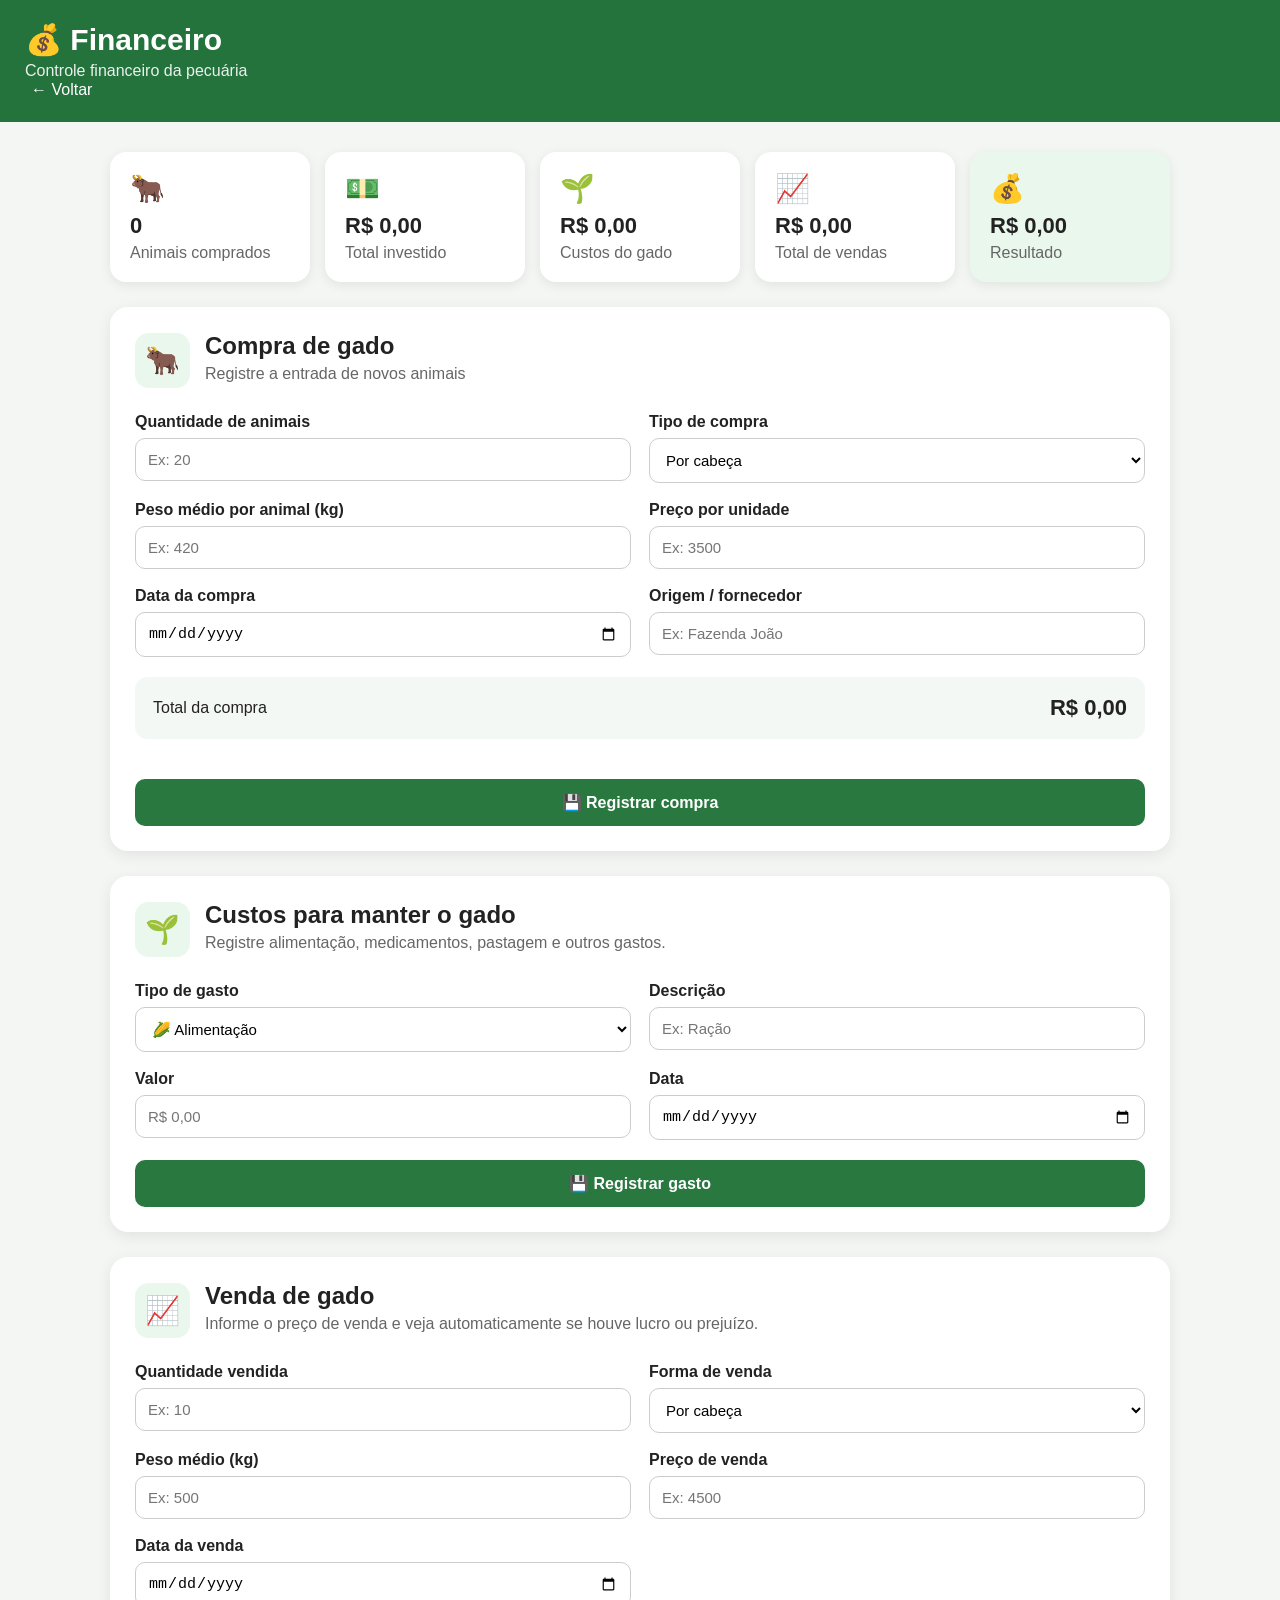
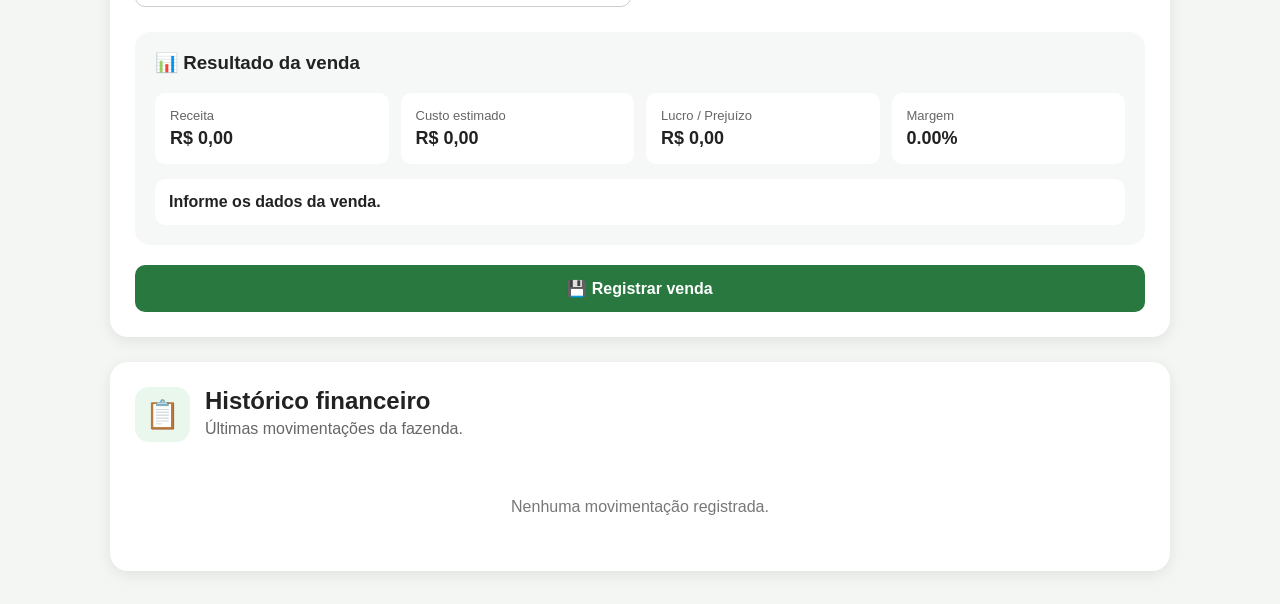
==== financeiro.html @ 0376c6b7 "Add files via upload" ====
<!DOCTYPE html>
<html lang="pt-BR">

<head>
    <meta charset="UTF-8">
    <meta name="viewport" content="width=device-width, initial-scale=1.0">

    <title>Financeiro - AgroNexo</title>

    <link rel="stylesheet" href="style.css">
</head>

<body>

<header class="topo">

    <div>
        <h1>💰 Financeiro</h1>
        <p>Controle financeiro da pecuária</p>
    </div>

    <button class="botao-voltar" onclick="voltarInicio()">
        ← Voltar
    </button>

</header>


<main class="financeiro-container">


    <!-- INDICADORES -->

    <section class="indicadores">

        <div class="indicador">
            <span>🐂</span>
            <strong id="indicadorCompras">0</strong>
            <p>Animais comprados</p>
        </div>

        <div class="indicador">
            <span>💵</span>
            <strong id="indicadorInvestido">
                R$ 0,00
            </strong>
            <p>Total investido</p>
        </div>

        <div class="indicador">
            <span>🌱</span>
            <strong id="indicadorCustos">
                R$ 0,00
            </strong>
            <p>Custos do gado</p>
        </div>

        <div class="indicador">
            <span>📈</span>
            <strong id="indicadorVendas">
                R$ 0,00
            </strong>
            <p>Total de vendas</p>
        </div>

        <div class="indicador destaque">
            <span>💰</span>
            <strong id="indicadorResultado">
                R$ 0,00
            </strong>
            <p>Resultado</p>
        </div>

    </section>


    <!-- ========================= -->
    <!-- COMPRA -->
    <!-- ========================= -->

    <section class="financeiro-card">

        <div class="titulo-secao">
            <div class="titulo-icone">🐂</div>

            <div>
                <h2>Compra de gado</h2>
                <p>Registre a entrada de novos animais</p>
            </div>
        </div>


        <form id="formCompra">

            <div class="form-grid">

                <div class="campo">
                    <label>Quantidade de animais</label>

                    <input
                        type="number"
                        id="compraQuantidade"
                        min="1"
                        placeholder="Ex: 20"
                        required
                    >
                </div>


                <div class="campo">

                    <label>Tipo de compra</label>

                    <select id="compraTipo">

                        <option value="cabeca">
                            Por cabeça
                        </option>

                        <option value="kg">
                            Por kg
                        </option>

                        <option value="arroba">
                            Por arroba (@)
                        </option>

                    </select>

                </div>


                <div class="campo">

                    <label>Peso médio por animal (kg)</label>

                    <input
                        type="number"
                        id="compraPeso"
                        min="0"
                        step="0.01"
                        placeholder="Ex: 420"
                    >

                </div>


                <div class="campo">

                    <label>Preço por unidade</label>

                    <input
                        type="number"
                        id="compraPreco"
                        min="0"
                        step="0.01"
                        placeholder="Ex: 3500"
                        required
                    >

                </div>


                <div class="campo">

                    <label>Data da compra</label>

                    <input
                        type="date"
                        id="compraData"
                        required
                    >

                </div>


                <div class="campo">

                    <label>Origem / fornecedor</label>

                    <input
                        type="text"
                        id="compraOrigem"
                        placeholder="Ex: Fazenda João"
                    >

                </div>

            </div>


            <div class="resultado-previo">

                <span>Total da compra</span>

                <strong id="totalCompraPreview">
                    R$ 0,00
                </strong>

            </div>


            <button class="botao-principal" type="submit">
                💾 Registrar compra
            </button>

        </form>

    </section>



    <!-- ========================= -->
    <!-- CUSTOS -->
    <!-- ========================= -->

    <section class="financeiro-card">

        <div class="titulo-secao">

            <div class="titulo-icone">
                🌱
            </div>

            <div>

                <h2>Custos para manter o gado</h2>

                <p>
                    Registre alimentação, medicamentos,
                    pastagem e outros gastos.
                </p>

            </div>

        </div>


        <form id="formCusto">

            <div class="form-grid">

                <div class="campo">

                    <label>Tipo de gasto</label>

                    <select id="custoTipo">

                        <option value="Alimentação">
                            🌽 Alimentação
                        </option>

                        <option value="Medicamentos">
                            💉 Medicamentos
                        </option>

                        <option value="Pasto">
                            🌱 Pasto
                        </option>

                        <option value="Frete">
                            🚚 Frete
                        </option>

                        <option value="Mão de obra">
                            👨‍🌾 Mão de obra
                        </option>

                        <option value="Veterinário">
                            🩺 Veterinário
                        </option>

                        <option value="Outros">
                            📦 Outros
                        </option>

                    </select>

                </div>


                <div class="campo">

                    <label>Descrição</label>

                    <input
                        type="text"
                        id="custoDescricao"
                        placeholder="Ex: Ração"
                        required
                    >

                </div>


                <div class="campo">

                    <label>Valor</label>

                    <input
                        type="number"
                        id="custoValor"
                        min="0"
                        step="0.01"
                        placeholder="R$ 0,00"
                        required
                    >

                </div>


                <div class="campo">

                    <label>Data</label>

                    <input
                        type="date"
                        id="custoData"
                        required
                    >

                </div>

            </div>


            <button class="botao-principal" type="submit">
                💾 Registrar gasto
            </button>

        </form>

    </section>



    <!-- ========================= -->
    <!-- VENDA -->
    <!-- ========================= -->

    <section class="financeiro-card venda-card">

        <div class="titulo-secao">

            <div class="titulo-icone">
                📈
            </div>

            <div>

                <h2>Venda de gado</h2>

                <p>
                    Informe o preço de venda e veja
                    automaticamente se houve lucro ou prejuízo.
                </p>

            </div>

        </div>


        <form id="formVenda">

            <div class="form-grid">

                <div class="campo">

                    <label>Quantidade vendida</label>

                    <input
                        type="number"
                        id="vendaQuantidade"
                        min="1"
                        placeholder="Ex: 10"
                        required
                    >

                </div>


                <div class="campo">

                    <label>Forma de venda</label>

                    <select id="vendaTipo">

                        <option value="cabeca">
                            Por cabeça
                        </option>

                        <option value="kg">
                            Por kg
                        </option>

                        <option value="arroba">
                            Por arroba (@)
                        </option>

                    </select>

                </div>


                <div class="campo">

                    <label>Peso médio (kg)</label>

                    <input
                        type="number"
                        id="vendaPeso"
                        min="0"
                        step="0.01"
                        placeholder="Ex: 500"
                    >

                </div>


                <div class="campo">

                    <label>Preço de venda</label>

                    <input
                        type="number"
                        id="vendaPreco"
                        min="0"
                        step="0.01"
                        placeholder="Ex: 4500"
                        required
                    >

                </div>


                <div class="campo">

                    <label>Data da venda</label>

                    <input
                        type="date"
                        id="vendaData"
                        required
                    >

                </div>

            </div>


            <!-- SIMULAÇÃO -->

            <div class="simulacao">

                <h3>📊 Resultado da venda</h3>


                <div class="resultado-grid">

                    <div>
                        <span>Receita</span>
                        <strong id="vendaReceita">
                            R$ 0,00
                        </strong>
                    </div>


                    <div>
                        <span>Custo estimado</span>
                        <strong id="vendaCusto">
                            R$ 0,00
                        </strong>
                    </div>


                    <div>
                        <span>Lucro / Prejuízo</span>
                        <strong id="vendaLucro">
                            R$ 0,00
                        </strong>
                    </div>


                    <div>
                        <span>Margem</span>
                        <strong id="vendaMargem">
                            0%
                        </strong>
                    </div>

                </div>


                <div
                    id="mensagemResultado"
                    class="mensagem-resultado"
                >
                    Informe os dados da venda.
                </div>

            </div>


            <button class="botao-principal" type="submit">
                💾 Registrar venda
            </button>

        </form>

    </section>



    <!-- ========================= -->
    <!-- HISTÓRICO -->
    <!-- ========================= -->

    <section class="financeiro-card">

        <div class="titulo-secao">

            <div class="titulo-icone">
                📋
            </div>

            <div>

                <h2>Histórico financeiro</h2>

                <p>
                    Últimas movimentações da fazenda.
                </p>

            </div>

        </div>


        <div id="historicoFinanceiro">

            <div class="historico-vazio">
                Nenhuma movimentação registrada.
            </div>

        </div>

    </section>


</main>


<script src="financeiro.js"></script>

</body>

</html>
---- style.css ----
/* ========================================
   CONFIGURAÇÕES GERAIS
======================================== */

* {
    box-sizing: border-box;
}


body {

    margin: 0;

    font-family:
        Arial,
        Helvetica,
        sans-serif;

    background: #f3f6f3;

    color: #222;

}


/* ========================================
   TOPO
======================================== */

.topo {

    position: relative;

    background: #24733d;

    color: white;

    padding: 22px 80px 22px 25px;

    min-height: 100px;

}


.topo h1 {

    margin: 0;

    font-size: 30px;

}


.topo p {

    margin: 5px 0 0;

    font-size: 16px;

    opacity: 0.9;

}


/* ========================================
   BOTÃO DO MENU
======================================== */

.botao-menu {

    position: absolute;

    right: 20px;

    top: 22px;

    width: 55px;

    height: 55px;

    border: none;

    border-radius: 15px;

    background: rgba(255,255,255,0.18);

    color: white;

    font-size: 30px;

    cursor: pointer;

    display: flex;

    align-items: center;

    justify-content: center;

    z-index: 1000;

}


.botao-menu:hover {

    background: rgba(255,255,255,0.28);

}


.botao-menu:active {

    transform: scale(0.94);

}


/* ========================================
   MENU - FUNDO
======================================== */

.fundo-menu {

    position: fixed;

    top: 0;
    left: 0;
    right: 0;
    bottom: 0;

    background: rgba(0,0,0,0.45);

    z-index: 998;

    opacity: 0;

    visibility: hidden;

    transition:
        opacity 0.3s ease,
        visibility 0.3s ease;

}


.fundo-menu.aberto {

    opacity: 1;

    visibility: visible;

}


/* ========================================
   MENU LATERAL
======================================== */

.menu-lateral {

    position: fixed;

    top: 0;

    right: 0;

    width: 310px;

    max-width: 85vw;

    height: 100vh;

    background: white;

    z-index: 999;

    transform: translateX(100%);

    transition:
        transform 0.3s ease;

    box-shadow:
        -8px 0 30px rgba(0,0,0,0.20);

    display: flex;

    flex-direction: column;

}


.menu-lateral.aberto {

    transform: translateX(0);

}


/* ========================================
   CABEÇALHO DO MENU
======================================== */

.menu-cabecalho {

    background: #24733d;

    color: white;

    padding: 25px 20px;

    display: flex;

    align-items: center;

    justify-content: space-between;

}


.menu-cabecalho h2 {

    margin: 0;

    font-size: 25px;

}


.menu-cabecalho p {

    margin: 5px 0 0;

    font-size: 15px;

}


.fechar-menu {

    width: 45px;

    height: 45px;

    border: none;

    background: transparent;

    color: white;

    font-size: 38px;

    cursor: pointer;

    line-height: 1;

}


/* ========================================
   OPÇÕES DO MENU
======================================== */

.opcoes-menu {

    padding: 15px;

    display: flex;

    flex-direction: column;

    gap: 5px;

    overflow-y: auto;

}


.opcoes-menu button {

    width: 100%;

    border: none;

    background: transparent;

    padding: 15px;

    border-radius: 12px;

    font-size: 17px;

    text-align: left;

    cursor: pointer;

    display: flex;

    align-items: center;

    gap: 15px;

    color: #222;

}


.opcoes-menu button:hover {

    background: #eef7f0;

}


.opcoes-menu button:active {

    background: #dceee0;

    transform: scale(0.98);

}


.opcoes-menu button span {

    flex: 1;

}


/* ========================================
   RODAPÉ DO MENU
======================================== */

.menu-rodape {

    margin-top: auto;

    padding: 15px;

    border-top: 1px solid #ddd;

}


.menu-rodape button {

    width: 100%;

    border: none;

    background: transparent;

    padding: 15px;

    border-radius: 12px;

    font-size: 17px;

    text-align: left;

    cursor: pointer;

    display: flex;

    align-items: center;

    gap: 15px;

}


.menu-rodape button:hover {

    background: #f5eeee;

}


/* ========================================
   CONTEÚDO
======================================== */

.dashboard {

    width: 100%;

    max-width: 1100px;

    margin: auto;

    padding: 25px 20px 40px;

}


/* ========================================
   FOTO
======================================== */

.foto-capa {

    position: relative;

    width: 100%;

    height: 280px;

    border-radius: 20px;

    overflow: hidden;

    background: #2f7544;

    box-shadow:
        0 5px 20px rgba(0,0,0,0.10);

}


.foto-capa img {

    width: 100%;

    height: 100%;

    object-fit: cover;

}


.foto-capa::after {

    content: "";

    position: absolute;

    inset: 0;

    background:
        linear-gradient(
            transparent,
            rgba(0,0,0,0.65)
        );

}


.foto-texto {

    position: absolute;

    left: 25px;

    bottom: 25px;

    color: white;

    z-index: 2;

}


.foto-texto h2 {

    margin: 0 0 5px;

    font-size: 32px;

}


.foto-texto p {

    margin: 0;

    font-size: 16px;

}


/* ========================================
   RESUMO
======================================== */

.resumo {

    display: grid;

    grid-template-columns:
        repeat(3, 1fr);

    gap: 18px;

    margin-top: 25px;

}


.card-resumo {

    background: white;

    border-radius: 18px;

    padding: 25px 15px;

    text-align: center;

    box-shadow:
        0 4px 15px rgba(0,0,0,0.08);

}


.card-resumo .icone {

    font-size: 35px;

    margin-bottom: 8px;

}


.card-resumo h2 {

    margin: 0;

    font-size: 32px;

    color: #24733d;

}


.card-resumo p {

    margin: 5px 0 0;

    color: #666;

    font-size: 16px;

}


/* ========================================
   EXPLICAÇÃO
======================================== */

.explicacao {

    background: white;

    margin-top: 25px;

    padding: 25px;

    border-radius: 18px;

    box-shadow:
        0 4px 15px rgba(0,0,0,0.06);

}


.explicacao h2 {

    margin-top: 0;

    color: #24733d;

}


.explicacao p {

    color: #555;

    line-height: 1.6;

}


/* ========================================
   RODAPÉ
======================================== */

footer {

    text-align: center;

    padding: 25px 15px;

    color: #777;

    font-size: 14px;

}


/* ========================================
   CELULAR
======================================== */

@media (max-width: 700px) {

    .topo {

        padding-left: 20px;

    }


    .topo h1 {

        font-size: 25px;

    }


    .dashboard {

        padding:
            15px
            12px
            30px;

    }


    .foto-capa {

        height: 220px;

    }


    .foto-texto h2 {

        font-size: 26px;

    }


    .resumo {

        grid-template-columns: 1fr;

        gap: 12px;

    }


    .card-resumo {

        padding: 20px;

    }


    .menu-lateral {

        width: 290px;

    }

}/* ========================================
   CARDS DOS ANIMAIS
======================================== */

#listaAnimais {

    display: flex;

    flex-direction: column;

    gap: 15px;

    margin-top: 20px;

}


.card-animal {

    background: white;

    padding: 20px;

    border-radius: 18px;

    box-shadow:
        0 4px 15px rgba(0,0,0,0.08);

}


.card-animal h2 {

    margin-top: 0;

    color: #24733d;

}


.card-animal p {

    margin: 8px 0;

    color: #555;

}


.acoes-animal {

    display: flex;

    gap: 10px;

    margin-top: 20px;

}


.acoes-animal button {

    border: none;

    padding: 10px 15px;

    border-radius: 10px;

    cursor: pointer;

    font-size: 15px;

}


.botao-principal {

    width: 100%;

    margin-top: 20px;

    padding: 16px;

    border: none;

    border-radius: 12px;

    background: #24733d;

    color: white;

    font-size: 17px;

    cursor: pointer;

}/* =================================
   FINANCEIRO AGRO NEXO
================================= */

.financeiro-container {

    max-width: 1100px;

    margin: 30px auto;

    padding: 0 20px;

}


/* INDICADORES */

.indicadores {

    display: grid;

    grid-template-columns:
        repeat(5, 1fr);

    gap: 15px;

    margin-bottom: 25px;

}


.indicador {

    background: white;

    padding: 20px;

    border-radius: 16px;

    box-shadow:
        0 3px 12px rgba(0,0,0,0.08);

}


.indicador span {

    font-size: 28px;

}


.indicador strong {

    display: block;

    font-size: 22px;

    margin-top: 8px;

}


.indicador p {

    margin: 5px 0 0;

    color: #666;

}


.indicador.destaque {

    background: #e9f7ed;

}


/* CARDS */

.financeiro-card {

    background: white;

    border-radius: 18px;

    padding: 25px;

    margin-bottom: 25px;

    box-shadow:
        0 4px 15px rgba(0,0,0,0.08);

}


.titulo-secao {

    display: flex;

    align-items: center;

    gap: 15px;

    margin-bottom: 25px;

}


.titulo-icone {

    width: 55px;

    height: 55px;

    border-radius: 14px;

    display: flex;

    align-items: center;

    justify-content: center;

    font-size: 28px;

    background: #e9f7ed;

}


.titulo-secao h2 {

    margin: 0;

}


.titulo-secao p {

    margin: 5px 0;

    color: #666;

}


/* FORMULÁRIO */

.form-grid {

    display: grid;

    grid-template-columns:
        repeat(2, 1fr);

    gap: 18px;

}


.campo {

    display: flex;

    flex-direction: column;

    gap: 7px;

}


.campo label {

    font-weight: bold;

}


.campo input,
.campo select {

    padding: 12px;

    border: 1px solid #ccc;

    border-radius: 10px;

    font-size: 15px;

    background: white;

}


.campo input:focus,
.campo select:focus {

    outline: none;

    border-color: #26743d;

}


/* TOTAL */

.resultado-previo {

    display: flex;

    justify-content: space-between;

    align-items: center;

    margin: 20px 0;

    padding: 18px;

    background: #f4f8f5;

    border-radius: 12px;

}


.resultado-previo strong {

    font-size: 22px;

}


/* BOTÃO */

.botao-principal {

    width: 100%;

    border: none;

    padding: 14px;

    border-radius: 10px;

    background: #287840;

    color: white;

    font-size: 16px;

    font-weight: bold;

    cursor: pointer;

}


.botao-principal:hover {

    background: #1e6032;

}


/* SIMULAÇÃO */

.simulacao {

    margin-top: 25px;

    padding: 20px;

    border-radius: 15px;

    background: #f5f8f6;

}


.simulacao h3 {

    margin-top: 0;

}


.resultado-grid {

    display: grid;

    grid-template-columns:
        repeat(4, 1fr);

    gap: 12px;

}


.resultado-grid div {

    background: white;

    padding: 15px;

    border-radius: 10px;

}


.resultado-grid span {

    display: block;

    color: #666;

    font-size: 13px;

}


.resultado-grid strong {

    display: block;

    font-size: 18px;

    margin-top: 5px;

}


.mensagem-resultado {

    margin-top: 15px;

    padding: 14px;

    border-radius: 10px;

    background: white;

    font-weight: bold;

}


/* HISTÓRICO */

.movimento {

    display: flex;

    align-items: center;

    gap: 15px;

    padding: 15px;

    border-bottom: 1px solid #eee;

}


.movimento:last-child {

    border-bottom: none;

}


.movimento-icone {

    font-size: 25px;

}


.movimento-info {

    flex: 1;

}


.movimento-info strong {

    display: block;

}


.movimento-info small {

    color: #777;

}


.historico-vazio {

    text-align: center;

    padding: 30px;

    color: #777;

}


/* VOLTAR */

.botao-voltar {

    border: none;

    background: transparent;

    color: white;

    font-size: 16px;

    cursor: pointer;

}


/* CELULAR */

@media (max-width: 800px) {

    .indicadores {

        grid-template-columns:
            repeat(2, 1fr);

    }


    .form-grid {

        grid-template-columns: 1fr;

    }


    .resultado-grid {

        grid-template-columns:
            repeat(2, 1fr);

    }

}


@media (max-width: 500px) {

    .indicadores {

        grid-template-columns: 1fr;

    }


    .resultado-grid {

        grid-template-columns: 1fr;

    }

}/* =====================================================
   BOTÕES DOS RELATÓRIOS
   ===================================================== */

.botoes-relatorios {
    display: grid;

    grid-template-columns:
        repeat(5, 1fr);

    gap: 15px;

    margin-top: 25px;
}


/* CARD */

.card-relatorio {
    position: relative;

    min-height: 105px;

    border: 1px solid #dbe8de;

    border-radius: 16px;

    padding: 16px 14px;

    display: flex;

    align-items: center;

    gap: 12px;

    text-align: left;

    cursor: pointer;

    transition:
        transform 0.2s ease,
        box-shadow 0.2s ease,
        border-color 0.2s ease;

    overflow: hidden;
}


/* HOVER */

.card-relatorio:hover {
    transform: translateY(-4px);

    box-shadow:
        0 8px 22px rgba(0,0,0,0.12);

    border-color: #24733d;
}


/* CLIQUE */

.card-relatorio:active {
    transform: scale(0.97);
}


/* ÍCONE */

.icone-relatorio {
    width: 52px;

    height: 52px;

    min-width: 52px;

    border-radius: 50%;

    background: white;

    display: flex;

    align-items: center;

    justify-content: center;

    font-size: 27px;

    box-shadow:
        0 2px 8px rgba(0,0,0,0.08);
}


/* TEXTO */

.texto-relatorio {
    display: flex;

    flex-direction: column;

    gap: 5px;

    flex: 1;
}


.texto-relatorio strong {
    font-size: 17px;

    color: #173522;
}


.texto-relatorio small {
    font-size: 13px;

    color: #365844;

    line-height: 1.3;
}


/* SETA */

.seta-relatorio {
    font-size: 32px;

    line-height: 1;

    color: #24733d;

    margin-left: auto;

    transition:
        transform 0.2s ease;
}


.card-relatorio:hover .seta-relatorio {
    transform: translateX(4px);
}


/* =====================================================
   CORES DOS CARDS
   ===================================================== */

.card-relatorio.rebanho {
    background:
        linear-gradient(
            135deg,
            #16854a,
            #24733d
        );

    border-color: #16854a;
}

.card-relatorio.rebanho
.texto-relatorio strong,

.card-relatorio.rebanho
.texto-relatorio small,

.card-relatorio.rebanho
.seta-relatorio {
    color: white;
}


.card-relatorio.pastos {
    background:
        linear-gradient(
            135deg,
            #e5f4df,
            #d7edcf
        );
}


.card-relatorio.manejos {
    background:
        linear-gradient(
            135deg,
            #e5f4df,
            #d7edcf
        );
}


.card-relatorio.financeiro {
    background:
        linear-gradient(
            135deg,
            #fff0bd,
            #ffe3a0
        );

    border-color: #efd17c;
}


.card-relatorio.pdf {
    background:
        linear-gradient(
            135deg,
            #dbeaf9,
            #c8def3
        );

    border-color: #a9c9e8;
}


/* =====================================================
   RESPONSIVO
   ===================================================== */

@media (max-width: 1000px) {

    .botoes-relatorios {
        grid-template-columns:
            repeat(2, 1fr);
    }

}


@media (max-width: 600px) {

    .botoes-relatorios {
        grid-template-columns: 1fr;
    }


    .card-relatorio {
        min-height: 90px;
    }


    .icone-relatorio {
        width: 48px;

        height: 48px;

        min-width: 48px;
    }

}
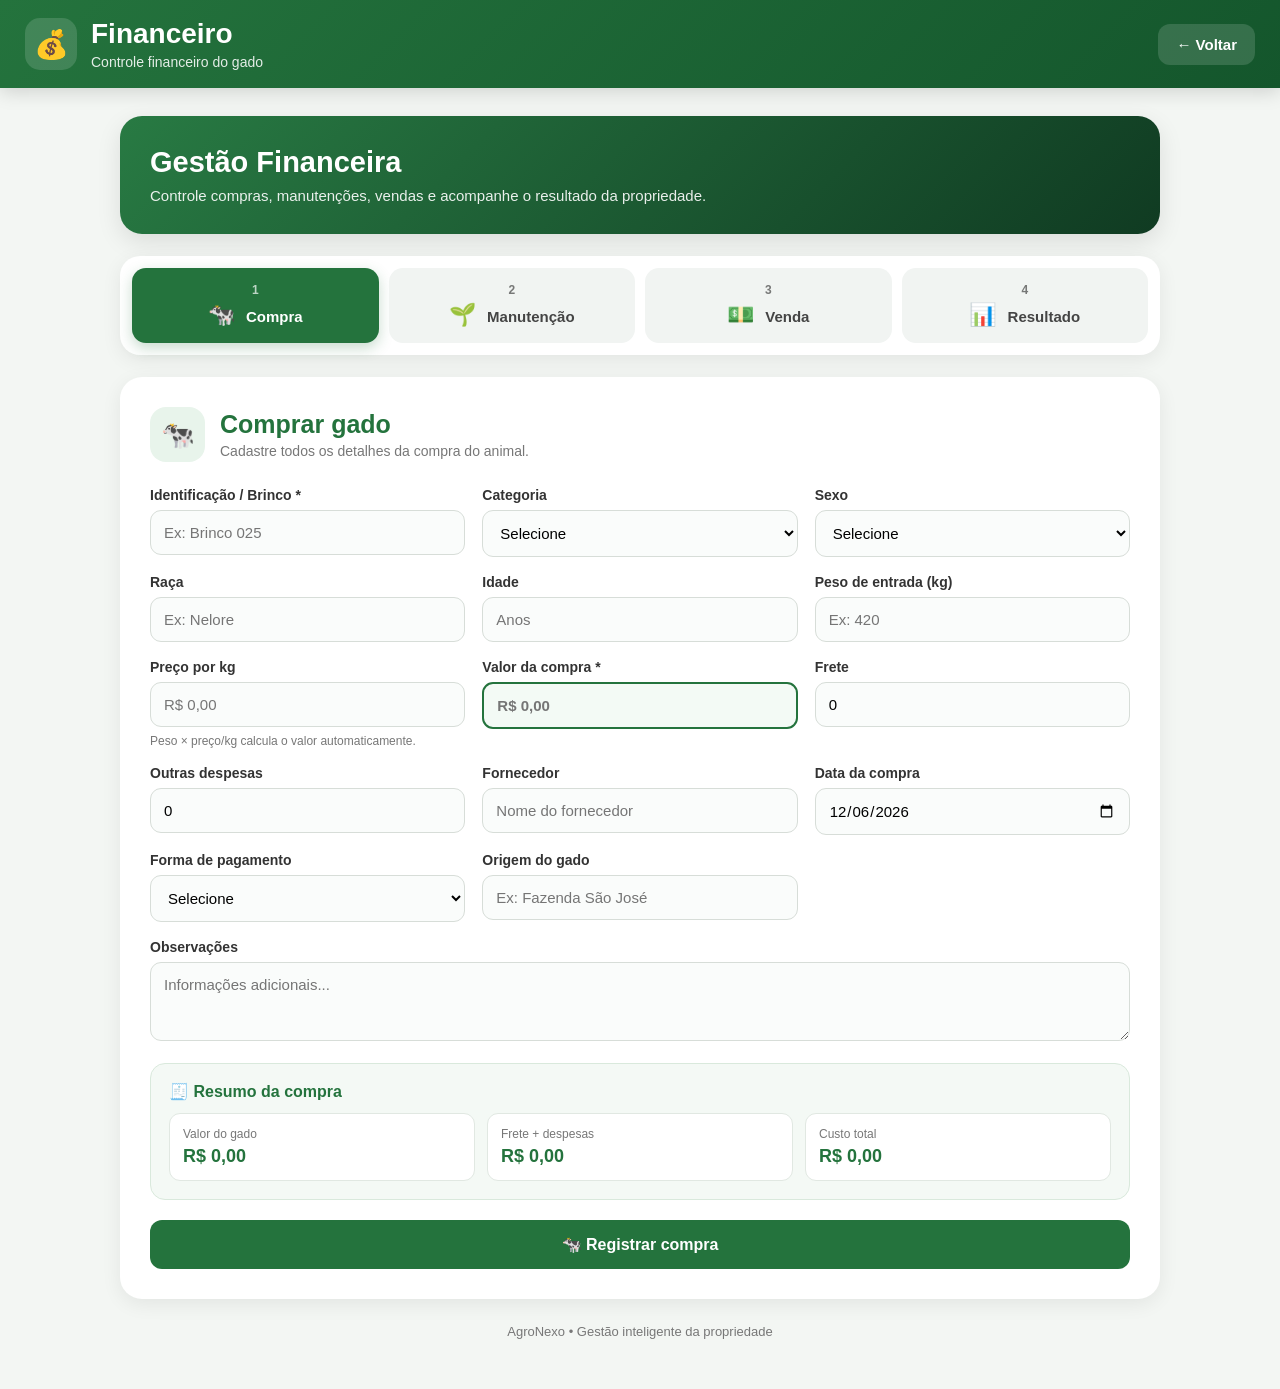
==== commit 8ab4d73d: "Add files via upload" ====
--- a/financeiro.html
+++ b/financeiro.html
@@ -2,555 +2,3923 @@
 <html lang="pt-BR">
 
 <head>
+
     <meta charset="UTF-8">
-    <meta name="viewport" content="width=device-width, initial-scale=1.0">
-
-    <title>Financeiro - AgroNexo</title>
-
-    <link rel="stylesheet" href="style.css">
+
+    <meta
+        name="viewport"
+        content="width=device-width, initial-scale=1.0"
+    >
+
+    <title>Financeiro | AgroNexo</title>
+
+    <style>
+
+        * {
+            box-sizing: border-box;
+        }
+
+        body {
+            margin: 0;
+            font-family: Arial, Helvetica, sans-serif;
+            background: #f3f6f3;
+            color: #222;
+        }
+
+        button,
+        input,
+        select,
+        textarea {
+            font-family: inherit;
+        }
+
+
+        /* =====================================================
+           TOPO
+        ===================================================== */
+
+        .financeiro-topo {
+
+            background: linear-gradient(
+                135deg,
+                #24733d,
+                #14562c
+            );
+
+            color: white;
+
+            padding: 18px 25px;
+
+            display: flex;
+
+            align-items: center;
+
+            justify-content: space-between;
+
+            box-shadow:
+                0 4px 18px rgba(0,0,0,0.15);
+
+        }
+
+
+        .financeiro-topo-esquerda {
+
+            display: flex;
+
+            align-items: center;
+
+            gap: 14px;
+
+        }
+
+
+        .financeiro-logo {
+
+            width: 52px;
+
+            height: 52px;
+
+            border-radius: 15px;
+
+            background:
+                rgba(255,255,255,0.14);
+
+            display: flex;
+
+            align-items: center;
+
+            justify-content: center;
+
+            font-size: 28px;
+
+        }
+
+
+        .financeiro-topo h1 {
+
+            margin: 0;
+
+            font-size: 28px;
+
+        }
+
+
+        .financeiro-topo p {
+
+            margin: 4px 0 0;
+
+            opacity: 0.88;
+
+            font-size: 14px;
+
+        }
+
+
+        .botao-voltar-financeiro {
+
+            border: none;
+
+            background:
+                rgba(255,255,255,0.14);
+
+            color: white;
+
+            padding: 12px 18px;
+
+            border-radius: 12px;
+
+            font-size: 15px;
+
+            font-weight: bold;
+
+            cursor: pointer;
+
+            transition: 0.2s;
+
+        }
+
+
+        .botao-voltar-financeiro:hover {
+
+            background:
+                rgba(255,255,255,0.25);
+
+            transform: translateY(-1px);
+
+        }
+
+
+        /* =====================================================
+           CONTAINER
+        ===================================================== */
+
+        .financeiro-main {
+
+            width: 100%;
+
+            max-width: 1080px;
+
+            margin: auto;
+
+            padding: 28px 20px 50px;
+
+        }
+
+
+        /* =====================================================
+           CAPA
+        ===================================================== */
+
+        .financeiro-capa {
+
+            background:
+                linear-gradient(
+                    135deg,
+                    #287a43,
+                    #103b22
+                );
+
+            color: white;
+
+            border-radius: 22px;
+
+            padding: 30px;
+
+            margin-bottom: 22px;
+
+            box-shadow:
+                0 8px 25px rgba(0,0,0,0.10);
+
+        }
+
+
+        .financeiro-capa h2 {
+
+            margin: 0 0 8px;
+
+            font-size: 29px;
+
+        }
+
+
+        .financeiro-capa p {
+
+            margin: 0;
+
+            opacity: 0.9;
+
+            font-size: 15px;
+
+        }
+
+
+        /* =====================================================
+           ETAPAS
+        ===================================================== */
+
+        .financeiro-etapas {
+
+            background: white;
+
+            border-radius: 20px;
+
+            padding: 12px;
+
+            display: grid;
+
+            grid-template-columns:
+                repeat(4, 1fr);
+
+            gap: 10px;
+
+            box-shadow:
+                0 5px 20px rgba(0,0,0,0.07);
+
+            margin-bottom: 22px;
+
+        }
+
+
+        .etapa-financeira {
+
+            border: none;
+
+            background: #f1f4f2;
+
+            border-radius: 14px;
+
+            padding: 15px 10px;
+
+            cursor: pointer;
+
+            transition: 0.2s;
+
+            color: #444;
+
+        }
+
+
+        .etapa-financeira:hover {
+
+            background: #e5eee7;
+
+            transform: translateY(-1px);
+
+        }
+
+
+        .etapa-financeira.ativa {
+
+            background: #24733d;
+
+            color: white;
+
+            box-shadow:
+                0 5px 14px rgba(36,115,61,0.25);
+
+        }
+
+
+        .etapa-numero {
+
+            display: block;
+
+            font-size: 12px;
+
+            font-weight: bold;
+
+            opacity: 0.7;
+
+            margin-bottom: 5px;
+
+        }
+
+
+        .etapa-icone {
+
+            font-size: 22px;
+
+            margin-right: 5px;
+
+        }
+
+
+        .etapa-nome {
+
+            font-size: 15px;
+
+            font-weight: bold;
+
+        }
+
+
+        /* =====================================================
+           CONTEÚDO
+        ===================================================== */
+
+        .financeiro-conteudo {
+
+            background: white;
+
+            border-radius: 22px;
+
+            padding: 30px;
+
+            box-shadow:
+                0 5px 20px rgba(0,0,0,0.07);
+
+        }
+
+
+        .secao-financeira {
+
+            display: none;
+
+        }
+
+
+        .secao-financeira.ativa {
+
+            display: block;
+
+        }
+
+
+        /* =====================================================
+           TÍTULO
+        ===================================================== */
+
+        .titulo-financeiro {
+
+            display: flex;
+
+            align-items: center;
+
+            gap: 15px;
+
+            margin-bottom: 25px;
+
+        }
+
+
+        .titulo-financeiro-icone {
+
+            width: 55px;
+
+            height: 55px;
+
+            border-radius: 16px;
+
+            background: #e8f4eb;
+
+            display: flex;
+
+            align-items: center;
+
+            justify-content: center;
+
+            font-size: 27px;
+
+            flex-shrink: 0;
+
+        }
+
+
+        .titulo-financeiro h2 {
+
+            margin: 0;
+
+            color: #24733d;
+
+            font-size: 25px;
+
+        }
+
+
+        .titulo-financeiro p {
+
+            margin: 4px 0 0;
+
+            color: #777;
+
+            font-size: 14px;
+
+        }
+
+
+        /* =====================================================
+           FORMULÁRIO
+        ===================================================== */
+
+        .financeiro-form-grid {
+
+            display: grid;
+
+            grid-template-columns:
+                repeat(3, 1fr);
+
+            gap: 17px;
+
+        }
+
+
+        .financeiro-campo {
+
+            display: flex;
+
+            flex-direction: column;
+
+            gap: 7px;
+
+        }
+
+
+        .financeiro-campo label {
+
+            font-weight: bold;
+
+            font-size: 14px;
+
+            color: #333;
+
+        }
+
+
+        .financeiro-campo input,
+        .financeiro-campo select,
+        .financeiro-campo textarea {
+
+            width: 100%;
+
+            padding: 13px;
+
+            border: 1px solid #d7ddd8;
+
+            border-radius: 11px;
+
+            background: #fafcfb;
+
+            font-size: 15px;
+
+            transition: 0.2s;
+
+        }
+
+
+        .financeiro-campo textarea {
+
+            resize: vertical;
+
+        }
+
+
+        .financeiro-campo input:focus,
+        .financeiro-campo select:focus,
+        .financeiro-campo textarea:focus {
+
+            outline: none;
+
+            border-color: #24733d;
+
+            background: white;
+
+            box-shadow:
+                0 0 0 3px
+                rgba(36,115,61,0.08);
+
+        }
+
+
+        .financeiro-campo small {
+
+            color: #777;
+
+            font-size: 12px;
+
+        }
+
+
+        .campo-completo {
+
+            grid-column: 1 / -1;
+
+        }
+
+
+        .destaque-campo input {
+
+            border: 2px solid #24733d;
+
+            background: #f3faf5;
+
+            font-weight: bold;
+
+        }
+
+
+        .botao-financeiro {
+
+            width: 100%;
+
+            border: none;
+
+            padding: 15px;
+
+            margin-top: 20px;
+
+            border-radius: 12px;
+
+            background: #24733d;
+
+            color: white;
+
+            font-size: 16px;
+
+            font-weight: bold;
+
+            cursor: pointer;
+
+            transition: 0.2s;
+
+        }
+
+
+        .botao-financeiro:hover {
+
+            background: #1d6133;
+
+            transform: translateY(-1px);
+
+        }
+
+
+        /* =====================================================
+           RESUMO DA OPERAÇÃO
+        ===================================================== */
+
+        .resumo-operacao {
+
+            margin-top: 22px;
+
+            padding: 18px;
+
+            border-radius: 15px;
+
+            background: #f4f9f5;
+
+            border: 1px solid #d9e9dc;
+
+        }
+
+
+        .resumo-operacao-titulo {
+
+            display: flex;
+
+            align-items: center;
+
+            gap: 8px;
+
+            margin-bottom: 12px;
+
+            color: #24733d;
+
+            font-weight: bold;
+
+        }
+
+
+        .resumo-operacao-grid {
+
+            display: grid;
+
+            grid-template-columns:
+                repeat(3, 1fr);
+
+            gap: 12px;
+
+        }
+
+
+        .resumo-operacao-item {
+
+            background: white;
+
+            border-radius: 11px;
+
+            padding: 13px;
+
+            border: 1px solid #e1e8e2;
+
+        }
+
+
+        .resumo-operacao-item span {
+
+            display: block;
+
+            font-size: 12px;
+
+            color: #777;
+
+            margin-bottom: 5px;
+
+        }
+
+
+        .resumo-operacao-item strong {
+
+            color: #24733d;
+
+            font-size: 18px;
+
+        }
+
+
+        /* =====================================================
+           RESULTADO
+        ===================================================== */
+
+        .resultado-principal {
+
+            background:
+                linear-gradient(
+                    135deg,
+                    #f0f8f2,
+                    #e5f1e8
+                );
+
+            border-radius: 20px;
+
+            padding: 30px;
+
+            text-align: center;
+
+            border: 1px solid #d8e8dc;
+
+            margin-bottom: 20px;
+
+        }
+
+
+        .resultado-icone {
+
+            font-size: 48px;
+
+            margin-bottom: 8px;
+
+        }
+
+
+        .resultado-principal h3 {
+
+            margin: 0 0 7px;
+
+            font-size: 24px;
+
+            color: #24733d;
+
+        }
+
+
+        .resultado-valor {
+
+            font-size: 38px;
+
+            font-weight: bold;
+
+            color: #24733d;
+
+            margin: 10px 0;
+
+        }
+
+
+        .resultado-descricao {
+
+            color: #666;
+
+            margin: 0;
+
+        }
+
+
+        .resultado-cards {
+
+            display: grid;
+
+            grid-template-columns:
+                repeat(4, 1fr);
+
+            gap: 12px;
+
+            margin-bottom: 20px;
+
+        }
+
+
+        .resultado-card {
+
+            background: #f8faf8;
+
+            border: 1px solid #e1e8e2;
+
+            border-radius: 15px;
+
+            padding: 18px;
+
+            text-align: center;
+
+        }
+
+
+        .resultado-card span {
+
+            display: block;
+
+            color: #777;
+
+            font-size: 12px;
+
+            margin-bottom: 7px;
+
+        }
+
+
+        .resultado-card strong {
+
+            font-size: 19px;
+
+            color: #24733d;
+
+        }
+
+
+        /* =====================================================
+           AÇÕES DO RESULTADO
+        ===================================================== */
+
+        .resultado-acoes {
+
+            display: grid;
+
+            grid-template-columns:
+                repeat(2, 1fr);
+
+            gap: 12px;
+
+            margin-bottom: 20px;
+
+        }
+
+
+        .botao-exportar {
+
+            border: none;
+
+            border-radius: 12px;
+
+            padding: 14px;
+
+            background: #edf4ef;
+
+            color: #24733d;
+
+            font-weight: bold;
+
+            cursor: pointer;
+
+            transition: 0.2s;
+
+        }
+
+
+        .botao-exportar:hover {
+
+            background: #dcebe0;
+
+            transform: translateY(-1px);
+
+        }
+
+
+        /* =====================================================
+           MOVIMENTAÇÕES
+        ===================================================== */
+
+        .movimentacoes {
+
+            border-top: 1px solid #e4e9e5;
+
+            padding-top: 20px;
+
+        }
+
+
+        .movimentacoes h3 {
+
+            color: #24733d;
+
+            margin: 0 0 15px;
+
+        }
+
+
+        .movimento-item {
+
+            display: flex;
+
+            align-items: center;
+
+            justify-content: space-between;
+
+            gap: 12px;
+
+            padding: 14px;
+
+            border: 1px solid #e2e8e3;
+
+            border-radius: 12px;
+
+            margin-bottom: 9px;
+
+            background: #fafcfb;
+
+        }
+
+
+        .movimento-info strong {
+
+            display: block;
+
+            margin-bottom: 4px;
+
+        }
+
+
+        .movimento-info span {
+
+            font-size: 12px;
+
+            color: #777;
+
+        }
+
+
+        .movimento-valor {
+
+            font-weight: bold;
+
+            white-space: nowrap;
+
+        }
+
+
+        .movimento-compra {
+
+            color: #c0392b;
+
+        }
+
+
+        .movimento-venda {
+
+            color: #24733d;
+
+        }
+
+
+        .movimento-manutencao {
+
+            color: #d68910;
+
+        }
+
+
+        .botao-excluir {
+
+            border: none;
+
+            background: #fff0ef;
+
+            color: #c0392b;
+
+            border-radius: 8px;
+
+            padding: 7px 9px;
+
+            cursor: pointer;
+
+        }
+
+
+        /* =====================================================
+           VAZIO
+        ===================================================== */
+
+        .financeiro-vazio {
+
+            text-align: center;
+
+            padding: 35px 20px;
+
+            background: #f7faf8;
+
+            border-radius: 18px;
+
+            border: 1px dashed #cfdcd2;
+
+            color: #777;
+
+        }
+
+
+        .financeiro-vazio-icone {
+
+            font-size: 45px;
+
+            margin-bottom: 10px;
+
+        }
+
+
+        .financeiro-vazio h3 {
+
+            margin: 0 0 7px;
+
+            color: #333;
+
+        }
+
+
+        .financeiro-vazio p {
+
+            margin: 0;
+
+        }
+
+
+        /* =====================================================
+           RODAPÉ
+        ===================================================== */
+
+        .financeiro-footer {
+
+            text-align: center;
+
+            color: #777;
+
+            font-size: 13px;
+
+            margin-top: 25px;
+
+        }
+
+
+        /* =====================================================
+           IMPRESSÃO / PDF
+        ===================================================== */
+
+        @media print {
+
+            body {
+
+                background: white;
+
+            }
+
+            .financeiro-topo {
+
+                background: #24733d !important;
+
+                box-shadow: none;
+
+            }
+
+            .botao-voltar-financeiro,
+            .financeiro-etapas,
+            .resultado-acoes,
+            .botao-excluir {
+
+                display: none !important;
+
+            }
+
+            .financeiro-main {
+
+                max-width: none;
+
+                padding: 10px;
+
+            }
+
+            .financeiro-capa {
+
+                box-shadow: none;
+
+            }
+
+            .financeiro-conteudo {
+
+                box-shadow: none;
+
+            }
+
+        }
+
+
+        /* =====================================================
+           CELULAR
+        ===================================================== */
+
+        @media (max-width: 850px) {
+
+            .financeiro-form-grid {
+
+                grid-template-columns:
+                    repeat(2, 1fr);
+
+            }
+
+            .resultado-cards {
+
+                grid-template-columns:
+                    repeat(2, 1fr);
+
+            }
+
+        }
+
+
+        @media (max-width: 650px) {
+
+            .financeiro-topo {
+
+                padding: 14px;
+
+            }
+
+            .financeiro-topo h1 {
+
+                font-size: 22px;
+
+            }
+
+            .financeiro-logo {
+
+                width: 44px;
+
+                height: 44px;
+
+            }
+
+            .botao-voltar-financeiro {
+
+                padding: 9px 11px;
+
+                font-size: 13px;
+
+            }
+
+            .financeiro-main {
+
+                padding: 15px 10px 35px;
+
+            }
+
+            .financeiro-capa {
+
+                padding: 23px;
+
+                border-radius: 18px;
+
+            }
+
+            .financeiro-capa h2 {
+
+                font-size: 24px;
+
+            }
+
+            .financeiro-etapas {
+
+                grid-template-columns:
+                    repeat(2, 1fr);
+
+            }
+
+            .financeiro-conteudo {
+
+                padding: 20px;
+
+            }
+
+            .financeiro-form-grid {
+
+                grid-template-columns: 1fr;
+
+            }
+
+            .campo-completo {
+
+                grid-column: auto;
+
+            }
+
+            .resumo-operacao-grid {
+
+                grid-template-columns: 1fr;
+
+            }
+
+            .resultado-cards {
+
+                grid-template-columns: 1fr;
+
+            }
+
+            .resultado-acoes {
+
+                grid-template-columns: 1fr;
+
+            }
+
+            .movimento-item {
+
+                align-items: flex-start;
+
+                flex-direction: column;
+
+            }
+
+        }
+
+    </style>
+
 </head>
 
+
 <body>
 
-<header class="topo">
-
-    <div>
-        <h1>💰 Financeiro</h1>
-        <p>Controle financeiro da pecuária</p>
+
+<header class="financeiro-topo">
+
+    <div class="financeiro-topo-esquerda">
+
+        <div class="financeiro-logo">
+            💰
+        </div>
+
+        <div>
+
+            <h1>
+                Financeiro
+            </h1>
+
+            <p>
+                Controle financeiro do gado
+            </p>
+
+        </div>
+
     </div>
 
-    <button class="botao-voltar" onclick="voltarInicio()">
+
+    <button
+        type="button"
+        class="botao-voltar-financeiro"
+        onclick="voltarInicioFinanceiro()"
+    >
         ← Voltar
     </button>
 
 </header>
 
 
-<main class="financeiro-container">
-
-
-    <!-- INDICADORES -->
-
-    <section class="indicadores">
-
-        <div class="indicador">
-            <span>🐂</span>
-            <strong id="indicadorCompras">0</strong>
-            <p>Animais comprados</p>
+<main class="financeiro-main">
+
+
+    <section class="financeiro-capa">
+
+        <h2>
+            Gestão Financeira
+        </h2>
+
+        <p>
+            Controle compras, manutenções, vendas e acompanhe o resultado da propriedade.
+        </p>
+
+    </section>
+
+
+    <!-- =====================================================
+         ETAPAS
+    ====================================================== -->
+
+    <nav class="financeiro-etapas">
+
+
+        <button
+            type="button"
+            id="btnCompra"
+            class="etapa-financeira ativa"
+            onclick="mostrarEtapaFinanceira('compra')"
+        >
+
+            <span class="etapa-numero">
+                1
+            </span>
+
+            <span class="etapa-icone">
+                🐄
+            </span>
+
+            <span class="etapa-nome">
+                Compra
+            </span>
+
+        </button>
+
+
+        <button
+            type="button"
+            id="btnManutencao"
+            class="etapa-financeira"
+            onclick="mostrarEtapaFinanceira('manutencao')"
+        >
+
+            <span class="etapa-numero">
+                2
+            </span>
+
+            <span class="etapa-icone">
+                🌱
+            </span>
+
+            <span class="etapa-nome">
+                Manutenção
+            </span>
+
+        </button>
+
+
+        <button
+            type="button"
+            id="btnVenda"
+            class="etapa-financeira"
+            onclick="mostrarEtapaFinanceira('venda')"
+        >
+
+            <span class="etapa-numero">
+                3
+            </span>
+
+            <span class="etapa-icone">
+                💵
+            </span>
+
+            <span class="etapa-nome">
+                Venda
+            </span>
+
+        </button>
+
+
+        <button
+            type="button"
+            id="btnResultado"
+            class="etapa-financeira"
+            onclick="mostrarEtapaFinanceira('resultado')"
+        >
+
+            <span class="etapa-numero">
+                4
+            </span>
+
+            <span class="etapa-icone">
+                📊
+            </span>
+
+            <span class="etapa-nome">
+                Resultado
+            </span>
+
+        </button>
+
+    </nav>
+
+
+    <section class="financeiro-conteudo">
+
+
+        <!-- =====================================================
+             COMPRA
+        ====================================================== -->
+
+        <div
+            id="secaoCompra"
+            class="secao-financeira ativa"
+        >
+
+            <div class="titulo-financeiro">
+
+                <div class="titulo-financeiro-icone">
+                    🐄
+                </div>
+
+                <div>
+
+                    <h2>
+                        Comprar gado
+                    </h2>
+
+                    <p>
+                        Cadastre todos os detalhes da compra do animal.
+                    </p>
+
+                </div>
+
+            </div>
+
+
+            <form id="formCompra">
+
+
+                <div class="financeiro-form-grid">
+
+
+                    <div class="financeiro-campo">
+
+                        <label>
+                            Identificação / Brinco *
+                        </label>
+
+                        <input
+                            type="text"
+                            name="animal"
+                            placeholder="Ex: Brinco 025"
+                            required
+                        >
+
+                    </div>
+
+
+                    <div class="financeiro-campo">
+
+                        <label>
+                            Categoria
+                        </label>
+
+                        <select name="categoria">
+
+                            <option value="">
+                                Selecione
+                            </option>
+
+                            <option>Bezerro</option>
+                            <option>Novilho</option>
+                            <option>Novilha</option>
+                            <option>Boi</option>
+                            <option>Vaca</option>
+                            <option>Touro</option>
+
+                        </select>
+
+                    </div>
+
+
+                    <div class="financeiro-campo">
+
+                        <label>
+                            Sexo
+                        </label>
+
+                        <select name="sexo">
+
+                            <option value="">
+                                Selecione
+                            </option>
+
+                            <option>Macho</option>
+                            <option>Fêmea</option>
+
+                        </select>
+
+                    </div>
+
+
+                    <div class="financeiro-campo">
+
+                        <label>
+                            Raça
+                        </label>
+
+                        <input
+                            type="text"
+                            name="raca"
+                            placeholder="Ex: Nelore"
+                        >
+
+                    </div>
+
+
+                    <div class="financeiro-campo">
+
+                        <label>
+                            Idade
+                        </label>
+
+                        <input
+                            type="number"
+                            name="idade"
+                            min="0"
+                            step="1"
+                            placeholder="Anos"
+                        >
+
+                    </div>
+
+
+                    <div class="financeiro-campo">
+
+                        <label>
+                            Peso de entrada (kg)
+                        </label>
+
+                        <input
+                            type="number"
+                            id="pesoCompra"
+                            name="peso"
+                            min="0"
+                            step="0.01"
+                            placeholder="Ex: 420"
+                        >
+
+                    </div>
+
+
+                    <div class="financeiro-campo">
+
+                        <label>
+                            Preço por kg
+                        </label>
+
+                        <input
+                            type="number"
+                            id="precoKgCompra"
+                            name="precoKg"
+                            min="0"
+                            step="0.01"
+                            placeholder="R$ 0,00"
+                        >
+
+                        <small>
+                            Peso × preço/kg calcula o valor automaticamente.
+                        </small>
+
+                    </div>
+
+
+                    <div class="financeiro-campo destaque-campo">
+
+                        <label>
+                            Valor da compra *
+                        </label>
+
+                        <input
+                            type="number"
+                            id="valorCompra"
+                            name="valor"
+                            min="0"
+                            step="0.01"
+                            placeholder="R$ 0,00"
+                            required
+                        >
+
+                    </div>
+
+
+                    <div class="financeiro-campo">
+
+                        <label>
+                            Frete
+                        </label>
+
+                        <input
+                            type="number"
+                            id="freteCompra"
+                            name="frete"
+                            min="0"
+                            step="0.01"
+                            value="0"
+                            placeholder="R$ 0,00"
+                        >
+
+                    </div>
+
+
+                    <div class="financeiro-campo">
+
+                        <label>
+                            Outras despesas
+                        </label>
+
+                        <input
+                            type="number"
+                            id="outrasDespesasCompra"
+                            name="outrasDespesas"
+                            min="0"
+                            step="0.01"
+                            value="0"
+                            placeholder="R$ 0,00"
+                        >
+
+                    </div>
+
+
+                    <div class="financeiro-campo">
+
+                        <label>
+                            Fornecedor
+                        </label>
+
+                        <input
+                            type="text"
+                            name="fornecedor"
+                            placeholder="Nome do fornecedor"
+                        >
+
+                    </div>
+
+
+                    <div class="financeiro-campo">
+
+                        <label>
+                            Data da compra
+                        </label>
+
+                        <input
+                            type="date"
+                            name="data"
+                        >
+
+                    </div>
+
+
+                    <div class="financeiro-campo">
+
+                        <label>
+                            Forma de pagamento
+                        </label>
+
+                        <select name="pagamento">
+
+                            <option value="">
+                                Selecione
+                            </option>
+
+                            <option>À vista</option>
+                            <option>Pix</option>
+                            <option>Transferência</option>
+                            <option>Boleto</option>
+                            <option>Parcelado</option>
+                            <option>Outro</option>
+
+                        </select>
+
+                    </div>
+
+
+                    <div class="financeiro-campo">
+
+                        <label>
+                            Origem do gado
+                        </label>
+
+                        <input
+                            type="text"
+                            name="origem"
+                            placeholder="Ex: Fazenda São José"
+                        >
+
+                    </div>
+
+
+                    <div class="financeiro-campo campo-completo">
+
+                        <label>
+                            Observações
+                        </label>
+
+                        <textarea
+                            name="observacoes"
+                            rows="3"
+                            placeholder="Informações adicionais..."
+                        ></textarea>
+
+                    </div>
+
+                </div>
+
+
+                <div class="resumo-operacao">
+
+                    <div class="resumo-operacao-titulo">
+                        🧾 Resumo da compra
+                    </div>
+
+                    <div class="resumo-operacao-grid">
+
+                        <div class="resumo-operacao-item">
+
+                            <span>
+                                Valor do gado
+                            </span>
+
+                            <strong id="resumoCompraGado">
+                                R$ 0,00
+                            </strong>
+
+                        </div>
+
+
+                        <div class="resumo-operacao-item">
+
+                            <span>
+                                Frete + despesas
+                            </span>
+
+                            <strong id="resumoCompraFrete">
+                                R$ 0,00
+                            </strong>
+
+                        </div>
+
+
+                        <div class="resumo-operacao-item">
+
+                            <span>
+                                Custo total
+                            </span>
+
+                            <strong id="resumoCompraTotal">
+                                R$ 0,00
+                            </strong>
+
+                        </div>
+
+                    </div>
+
+                </div>
+
+
+                <button
+                    type="submit"
+                    class="botao-financeiro"
+                >
+                    🐄 Registrar compra
+                </button>
+
+
+            </form>
+
         </div>
 
-        <div class="indicador">
-            <span>💵</span>
-            <strong id="indicadorInvestido">
-                R$ 0,00
-            </strong>
-            <p>Total investido</p>
+
+        <!-- =====================================================
+             MANUTENÇÃO
+        ====================================================== -->
+
+        <div
+            id="secaoManutencao"
+            class="secao-financeira"
+        >
+
+            <div class="titulo-financeiro">
+
+                <div class="titulo-financeiro-icone">
+                    🌱
+                </div>
+
+                <div>
+
+                    <h2>
+                        Manutenção
+                    </h2>
+
+                    <p>
+                        Registre gastos da propriedade.
+                    </p>
+
+                </div>
+
+            </div>
+
+
+            <form id="formManutencao">
+
+                <div class="financeiro-form-grid">
+
+
+                    <div class="financeiro-campo">
+
+                        <label>
+                            Descrição *
+                        </label>
+
+                        <input
+                            type="text"
+                            name="descricao"
+                            placeholder="Ex: Medicamentos"
+                            required
+                        >
+
+                    </div>
+
+
+                    <div class="financeiro-campo">
+
+                        <label>
+                            Valor *
+                        </label>
+
+                        <input
+                            type="number"
+                            name="valor"
+                            min="0"
+                            step="0.01"
+                            placeholder="R$ 0,00"
+                            required
+                        >
+
+                    </div>
+
+
+                    <div class="financeiro-campo">
+
+                        <label>
+                            Data
+                        </label>
+
+                        <input
+                            type="date"
+                            name="data"
+                        >
+
+                    </div>
+
+
+                    <div class="financeiro-campo">
+
+                        <label>
+                            Categoria
+                        </label>
+
+                        <select name="categoria">
+
+                            <option value="">
+                                Selecione
+                            </option>
+
+                            <option>Medicamentos</option>
+                            <option>Alimentação</option>
+                            <option>Pasto</option>
+                            <option>Máquinas</option>
+                            <option>Combustível</option>
+                            <option>Veterinário</option>
+                            <option>Funcionários</option>
+                            <option>Outros</option>
+
+                        </select>
+
+                    </div>
+
+
+                    <div class="financeiro-campo campo-completo">
+
+                        <label>
+                            Observações
+                        </label>
+
+                        <textarea
+                            name="observacoes"
+                            rows="3"
+                            placeholder="Detalhes do gasto..."
+                        ></textarea>
+
+                    </div>
+
+                </div>
+
+
+                <button
+                    type="submit"
+                    class="botao-financeiro"
+                >
+                    🌱 Registrar manutenção
+                </button>
+
+            </form>
+
         </div>
 
-        <div class="indicador">
-            <span>🌱</span>
-            <strong id="indicadorCustos">
-                R$ 0,00
-            </strong>
-            <p>Custos do gado</p>
+
+        <!-- =====================================================
+             VENDA
+        ====================================================== -->
+
+        <div
+            id="secaoVenda"
+            class="secao-financeira"
+        >
+
+            <div class="titulo-financeiro">
+
+                <div class="titulo-financeiro-icone">
+                    💵
+                </div>
+
+                <div>
+
+                    <h2>
+                        Vender gado
+                    </h2>
+
+                    <p>
+                        Registre os detalhes e valores da venda.
+                    </p>
+
+                </div>
+
+            </div>
+
+
+            <form id="formVenda">
+
+
+                <div class="financeiro-form-grid">
+
+
+                    <div class="financeiro-campo">
+
+                        <label>
+                            Identificação / Brinco *
+                        </label>
+
+                        <input
+                            type="text"
+                            name="animal"
+                            placeholder="Ex: Brinco 025"
+                            required
+                        >
+
+                    </div>
+
+
+                    <div class="financeiro-campo">
+
+                        <label>
+                            Categoria
+                        </label>
+
+                        <select name="categoria">
+
+                            <option value="">
+                                Selecione
+                            </option>
+
+                            <option>Bezerro</option>
+                            <option>Novilho</option>
+                            <option>Novilha</option>
+                            <option>Boi</option>
+                            <option>Vaca</option>
+                            <option>Touro</option>
+
+                        </select>
+
+                    </div>
+
+
+                    <div class="financeiro-campo">
+
+                        <label>
+                            Sexo
+                        </label>
+
+                        <select name="sexo">
+
+                            <option value="">
+                                Selecione
+                            </option>
+
+                            <option>Macho</option>
+                            <option>Fêmea</option>
+
+                        </select>
+
+                    </div>
+
+
+                    <div class="financeiro-campo">
+
+                        <label>
+                            Raça
+                        </label>
+
+                        <input
+                            type="text"
+                            name="raca"
+                            placeholder="Ex: Nelore"
+                        >
+
+                    </div>
+
+
+                    <div class="financeiro-campo">
+
+                        <label>
+                            Peso de saída (kg)
+                        </label>
+
+                        <input
+                            type="number"
+                            id="pesoVenda"
+                            name="peso"
+                            min="0"
+                            step="0.01"
+                            placeholder="Ex: 520"
+                        >
+
+                    </div>
+
+
+                    <div class="financeiro-campo">
+
+                        <label>
+                            Preço por kg
+                        </label>
+
+                        <input
+                            type="number"
+                            id="precoKgVenda"
+                            name="precoKg"
+                            min="0"
+                            step="0.01"
+                            placeholder="R$ 0,00"
+                        >
+
+                        <small>
+                            Peso × preço/kg calcula o valor automaticamente.
+                        </small>
+
+                    </div>
+
+
+                    <div class="financeiro-campo destaque-campo">
+
+                        <label>
+                            Valor da venda *
+                        </label>
+
+                        <input
+                            type="number"
+                            id="valorVenda"
+                            name="valor"
+                            min="0"
+                            step="0.01"
+                            placeholder="R$ 0,00"
+                            required
+                        >
+
+                    </div>
+
+
+                    <div class="financeiro-campo">
+
+                        <label>
+                            Frete
+                        </label>
+
+                        <input
+                            type="number"
+                            id="freteVenda"
+                            name="frete"
+                            min="0"
+                            step="0.01"
+                            value="0"
+                            placeholder="R$ 0,00"
+                        >
+
+                    </div>
+
+
+                    <div class="financeiro-campo">
+
+                        <label>
+                            Outras despesas
+                        </label>
+
+                        <input
+                            type="number"
+                            id="outrasDespesasVenda"
+                            name="outrasDespesas"
+                            min="0"
+                            step="0.01"
+                            value="0"
+                            placeholder="R$ 0,00"
+                        >
+
+                    </div>
+
+
+                    <div class="financeiro-campo">
+
+                        <label>
+                            Comprador
+                        </label>
+
+                        <input
+                            type="text"
+                            name="comprador"
+                            placeholder="Nome do comprador"
+                        >
+
+                    </div>
+
+
+                    <div class="financeiro-campo">
+
+                        <label>
+                            Data da venda
+                        </label>
+
+                        <input
+                            type="date"
+                            name="data"
+                        >
+
+                    </div>
+
+
+                    <div class="financeiro-campo">
+
+                        <label>
+                            Forma de pagamento
+                        </label>
+
+                        <select name="pagamento">
+
+                            <option value="">
+                                Selecione
+                            </option>
+
+                            <option>À vista</option>
+                            <option>Pix</option>
+                            <option>Transferência</option>
+                            <option>Boleto</option>
+                            <option>Parcelado</option>
+                            <option>Outro</option>
+
+                        </select>
+
+                    </div>
+
+
+                    <div class="financeiro-campo">
+
+                        <label>
+                            Destino do gado
+                        </label>
+
+                        <input
+                            type="text"
+                            name="destino"
+                            placeholder="Ex: Frigorífico"
+                        >
+
+                    </div>
+
+
+                    <div class="financeiro-campo campo-completo">
+
+                        <label>
+                            Observações
+                        </label>
+
+                        <textarea
+                            name="observacoes"
+                            rows="3"
+                            placeholder="Informações adicionais..."
+                        ></textarea>
+
+                    </div>
+
+                </div>
+
+
+                <div class="resumo-operacao">
+
+                    <div class="resumo-operacao-titulo">
+                        🧾 Resumo da venda
+                    </div>
+
+                    <div class="resumo-operacao-grid">
+
+                        <div class="resumo-operacao-item">
+
+                            <span>
+                                Valor do gado
+                            </span>
+
+                            <strong id="resumoVendaGado">
+                                R$ 0,00
+                            </strong>
+
+                        </div>
+
+
+                        <div class="resumo-operacao-item">
+
+                            <span>
+                                Despesas
+                            </span>
+
+                            <strong id="resumoVendaDespesas">
+                                R$ 0,00
+                            </strong>
+
+                        </div>
+
+
+                        <div class="resumo-operacao-item">
+
+                            <span>
+                                Valor líquido
+                            </span>
+
+                            <strong id="resumoVendaTotal">
+                                R$ 0,00
+                            </strong>
+
+                        </div>
+
+                    </div>
+
+                </div>
+
+
+                <button
+                    type="submit"
+                    class="botao-financeiro"
+                >
+                    💵 Registrar venda
+                </button>
+
+
+            </form>
+
         </div>
 
-        <div class="indicador">
-            <span>📈</span>
-            <strong id="indicadorVendas">
-                R$ 0,00
-            </strong>
-            <p>Total de vendas</p>
+
+        <!-- =====================================================
+             RESULTADO
+        ====================================================== -->
+
+        <div
+            id="secaoResultado"
+            class="secao-financeira"
+        >
+
+            <div class="titulo-financeiro">
+
+                <div class="titulo-financeiro-icone">
+                    📊
+                </div>
+
+                <div>
+
+                    <h2>
+                        Resultado financeiro
+                    </h2>
+
+                    <p>
+                        Veja quanto entrou, quanto saiu e o resultado final.
+                    </p>
+
+                </div>
+
+            </div>
+
+
+            <div class="resultado-principal">
+
+                <div class="resultado-icone">
+                    📊
+                </div>
+
+                <h3>
+                    Resultado da propriedade
+                </h3>
+
+                <div
+                    id="resultadoValor"
+                    class="resultado-valor"
+                >
+                    R$ 0,00
+                </div>
+
+                <p
+                    id="resultadoDescricao"
+                    class="resultado-descricao"
+                >
+                    Registre movimentações para acompanhar seu resultado.
+                </p>
+
+            </div>
+
+
+            <div class="resultado-cards">
+
+
+                <div class="resultado-card">
+
+                    <span>
+                        Compras
+                    </span>
+
+                    <strong id="totalCompras">
+                        R$ 0,00
+                    </strong>
+
+                </div>
+
+
+                <div class="resultado-card">
+
+                    <span>
+                        Manutenção
+                    </span>
+
+                    <strong id="totalManutencao">
+                        R$ 0,00
+                    </strong>
+
+                </div>
+
+
+                <div class="resultado-card">
+
+                    <span>
+                        Vendas
+                    </span>
+
+                    <strong id="totalVendas">
+                        R$ 0,00
+                    </strong>
+
+                </div>
+
+
+                <div class="resultado-card">
+
+                    <span>
+                        Despesas extras
+                    </span>
+
+                    <strong id="totalDespesasExtras">
+                        R$ 0,00
+                    </strong>
+
+                </div>
+
+
+            </div>
+
+
+            <div class="resultado-acoes">
+
+                <button
+                    type="button"
+                    class="botao-exportar"
+                    onclick="imprimirFinanceiro()"
+                >
+                    📄 Imprimir / PDF
+                </button>
+
+
+                <button
+                    type="button"
+                    class="botao-exportar"
+                    onclick="exportarExcelFinanceiro()"
+                >
+                    📊 Exportar Excel
+                </button>
+
+            </div>
+
+
+            <div class="movimentacoes">
+
+                <h3>
+                    Últimas movimentações
+                </h3>
+
+                <div id="listaMovimentacoes">
+
+                    <div class="financeiro-vazio">
+
+                        <div class="financeiro-vazio-icone">
+                            📊
+                        </div>
+
+                        <h3>
+                            Nenhuma movimentação
+                        </h3>
+
+                        <p>
+                            Cadastre compras, manutenções ou vendas.
+                        </p>
+
+                    </div>
+
+                </div>
+
+            </div>
+
         </div>
 
-        <div class="indicador destaque">
-            <span>💰</span>
-            <strong id="indicadorResultado">
-                R$ 0,00
-            </strong>
-            <p>Resultado</p>
-        </div>
-
     </section>
 
 
-    <!-- ========================= -->
-    <!-- COMPRA -->
-    <!-- ========================= -->
-
-    <section class="financeiro-card">
-
-        <div class="titulo-secao">
-            <div class="titulo-icone">🐂</div>
-
-            <div>
-                <h2>Compra de gado</h2>
-                <p>Registre a entrada de novos animais</p>
+    <footer class="financeiro-footer">
+
+        AgroNexo • Gestão inteligente da propriedade
+
+    </footer>
+
+</main>
+
+
+<script>
+
+/* =====================================================
+   VOLTAR PARA INÍCIO
+===================================================== */
+
+function voltarInicioFinanceiro() {
+
+    window.location.href = "index.html";
+
+}
+
+
+/* =====================================================
+   MOEDA
+===================================================== */
+
+function formatarMoedaFinanceiro(valor) {
+
+    return Number(valor || 0).toLocaleString(
+        "pt-BR",
+        {
+            style: "currency",
+            currency: "BRL"
+        }
+    );
+
+}
+
+
+/* =====================================================
+   TROCAR ETAPA
+===================================================== */
+
+function mostrarEtapaFinanceira(etapa) {
+
+    const secoes = {
+
+        compra: "secaoCompra",
+
+        manutencao: "secaoManutencao",
+
+        venda: "secaoVenda",
+
+        resultado: "secaoResultado"
+
+    };
+
+
+    const botoes = {
+
+        compra: "btnCompra",
+
+        manutencao: "btnManutencao",
+
+        venda: "btnVenda",
+
+        resultado: "btnResultado"
+
+    };
+
+
+    Object.values(secoes).forEach(
+        function(id) {
+
+            const elemento =
+                document.getElementById(id);
+
+            if (elemento) {
+
+                elemento.classList.remove("ativa");
+
+            }
+
+        }
+    );
+
+
+    Object.values(botoes).forEach(
+        function(id) {
+
+            const botao =
+                document.getElementById(id);
+
+            if (botao) {
+
+                botao.classList.remove("ativa");
+
+            }
+
+        }
+    );
+
+
+    const secao =
+        document.getElementById(
+            secoes[etapa]
+        );
+
+
+    const botao =
+        document.getElementById(
+            botoes[etapa]
+        );
+
+
+    if (secao) {
+
+        secao.classList.add("ativa");
+
+    }
+
+
+    if (botao) {
+
+        botao.classList.add("ativa");
+
+    }
+
+
+    if (etapa === "resultado") {
+
+        atualizarResultadoFinanceiro();
+
+    }
+
+}
+
+
+/* =====================================================
+   LER LOCALSTORAGE COM SEGURANÇA
+===================================================== */
+
+function lerListaFinanceira(chave) {
+
+    try {
+
+        return JSON.parse(
+            localStorage.getItem(chave)
+        ) || [];
+
+    } catch (erro) {
+
+        return [];
+
+    }
+
+}
+
+
+/* =====================================================
+   SALVAR LISTA
+===================================================== */
+
+function salvarListaFinanceira(chave, lista) {
+
+    localStorage.setItem(
+        chave,
+        JSON.stringify(lista)
+    );
+
+}
+
+
+/* =====================================================
+   CÁLCULO DA COMPRA
+===================================================== */
+
+function calcularCompraFinanceiro() {
+
+    const peso =
+        Number(
+            document.getElementById(
+                "pesoCompra"
+            )?.value || 0
+        );
+
+
+    const precoKg =
+        Number(
+            document.getElementById(
+                "precoKgCompra"
+            )?.value || 0
+        );
+
+
+    const campoValor =
+        document.getElementById(
+            "valorCompra"
+        );
+
+
+    let valorGado =
+        Number(
+            campoValor?.value || 0
+        );
+
+
+    if (
+        peso > 0 &&
+        precoKg > 0
+    ) {
+
+        valorGado =
+            peso * precoKg;
+
+        if (campoValor) {
+
+            campoValor.value =
+                valorGado.toFixed(2);
+
+        }
+
+    }
+
+
+    const frete =
+        Number(
+            document.getElementById(
+                "freteCompra"
+            )?.value || 0
+        );
+
+
+    const outras =
+        Number(
+            document.getElementById(
+                "outrasDespesasCompra"
+            )?.value || 0
+        );
+
+
+    const despesas =
+        frete + outras;
+
+
+    const total =
+        valorGado + despesas;
+
+
+    document.getElementById(
+        "resumoCompraGado"
+    ).textContent =
+        formatarMoedaFinanceiro(
+            valorGado
+        );
+
+
+    document.getElementById(
+        "resumoCompraFrete"
+    ).textContent =
+        formatarMoedaFinanceiro(
+            despesas
+        );
+
+
+    document.getElementById(
+        "resumoCompraTotal"
+    ).textContent =
+        formatarMoedaFinanceiro(
+            total
+        );
+
+}
+
+
+/* =====================================================
+   CÁLCULO DA VENDA
+===================================================== */
+
+function calcularVendaFinanceiro() {
+
+    const peso =
+        Number(
+            document.getElementById(
+                "pesoVenda"
+            )?.value || 0
+        );
+
+
+    const precoKg =
+        Number(
+            document.getElementById(
+                "precoKgVenda"
+            )?.value || 0
+        );
+
+
+    const campoValor =
+        document.getElementById(
+            "valorVenda"
+        );
+
+
+    let valorGado =
+        Number(
+            campoValor?.value || 0
+        );
+
+
+    if (
+        peso > 0 &&
+        precoKg > 0
+    ) {
+
+        valorGado =
+            peso * precoKg;
+
+        if (campoValor) {
+
+            campoValor.value =
+                valorGado.toFixed(2);
+
+        }
+
+    }
+
+
+    const frete =
+        Number(
+            document.getElementById(
+                "freteVenda"
+            )?.value || 0
+        );
+
+
+    const outras =
+        Number(
+            document.getElementById(
+                "outrasDespesasVenda"
+            )?.value || 0
+        );
+
+
+    const despesas =
+        frete + outras;
+
+
+    const liquido =
+        valorGado - despesas;
+
+
+    document.getElementById(
+        "resumoVendaGado"
+    ).textContent =
+        formatarMoedaFinanceiro(
+            valorGado
+        );
+
+
+    document.getElementById(
+        "resumoVendaDespesas"
+    ).textContent =
+        formatarMoedaFinanceiro(
+            despesas
+        );
+
+
+    document.getElementById(
+        "resumoVendaTotal"
+    ).textContent =
+        formatarMoedaFinanceiro(
+            liquido
+        );
+
+}
+
+
+/* =====================================================
+   REGISTRAR COMPRA
+===================================================== */
+
+document
+    .getElementById("formCompra")
+    .addEventListener(
+        "submit",
+        function(event) {
+
+            event.preventDefault();
+
+
+            const dados =
+                new FormData(this);
+
+
+            const valor =
+                Number(
+                    dados.get("valor") || 0
+                );
+
+
+            const frete =
+                Number(
+                    dados.get("frete") || 0
+                );
+
+
+            const outras =
+                Number(
+                    dados.get(
+                        "outrasDespesas"
+                    ) || 0
+                );
+
+
+            const compra = {
+
+                id: Date.now(),
+
+                tipo: "compra",
+
+                animal:
+                    dados.get("animal"),
+
+                categoria:
+                    dados.get("categoria"),
+
+                sexo:
+                    dados.get("sexo"),
+
+                raca:
+                    dados.get("raca"),
+
+                idade:
+                    Number(
+                        dados.get("idade") || 0
+                    ),
+
+                peso:
+                    Number(
+                        dados.get("peso") || 0
+                    ),
+
+                precoKg:
+                    Number(
+                        dados.get("precoKg") || 0
+                    ),
+
+                valor: valor,
+
+                frete: frete,
+
+                outrasDespesas: outras,
+
+                custoTotal:
+                    valor +
+                    frete +
+                    outras,
+
+                fornecedor:
+                    dados.get("fornecedor"),
+
+                data:
+                    dados.get("data"),
+
+                pagamento:
+                    dados.get("pagamento"),
+
+                origem:
+                    dados.get("origem"),
+
+                observacoes:
+                    dados.get("observacoes")
+
+            };
+
+
+            const compras =
+                lerListaFinanceira(
+                    "compras"
+                );
+
+
+            compras.push(compra);
+
+
+            salvarListaFinanceira(
+                "compras",
+                compras
+            );
+
+
+            alert(
+                "✅ Compra registrada com sucesso!"
+            );
+
+
+            this.reset();
+
+
+            definirDatas();
+
+
+            atualizarResultadoFinanceiro();
+
+
+            mostrarEtapaFinanceira(
+                "resultado"
+            );
+
+        }
+    );
+
+
+/* =====================================================
+   REGISTRAR VENDA
+===================================================== */
+
+document
+    .getElementById("formVenda")
+    .addEventListener(
+        "submit",
+        function(event) {
+
+            event.preventDefault();
+
+
+            const dados =
+                new FormData(this);
+
+
+            const valor =
+                Number(
+                    dados.get("valor") || 0
+                );
+
+
+            const frete =
+                Number(
+                    dados.get("frete") || 0
+                );
+
+
+            const outras =
+                Number(
+                    dados.get(
+                        "outrasDespesas"
+                    ) || 0
+                );
+
+
+            const venda = {
+
+                id: Date.now(),
+
+                tipo: "venda",
+
+                animal:
+                    dados.get("animal"),
+
+                categoria:
+                    dados.get("categoria"),
+
+                sexo:
+                    dados.get("sexo"),
+
+                raca:
+                    dados.get("raca"),
+
+                peso:
+                    Number(
+                        dados.get("peso") || 0
+                    ),
+
+                precoKg:
+                    Number(
+                        dados.get("precoKg") || 0
+                    ),
+
+                valor: valor,
+
+                frete: frete,
+
+                outrasDespesas: outras,
+
+                valorLiquido:
+                    valor -
+                    frete -
+                    outras,
+
+                comprador:
+                    dados.get("comprador"),
+
+                data:
+                    dados.get("data"),
+
+                pagamento:
+                    dados.get("pagamento"),
+
+                destino:
+                    dados.get("destino"),
+
+                observacoes:
+                    dados.get("observacoes")
+
+            };
+
+
+            const vendas =
+                lerListaFinanceira(
+                    "vendas"
+                );
+
+
+            vendas.push(venda);
+
+
+            salvarListaFinanceira(
+                "vendas",
+                vendas
+            );
+
+
+            alert(
+                "✅ Venda registrada com sucesso!"
+            );
+
+
+            this.reset();
+
+
+            definirDatas();
+
+
+            atualizarResultadoFinanceiro();
+
+
+            mostrarEtapaFinanceira(
+                "resultado"
+            );
+
+        }
+    );
+
+
+/* =====================================================
+   REGISTRAR MANUTENÇÃO
+===================================================== */
+
+document
+    .getElementById("formManutencao")
+    .addEventListener(
+        "submit",
+        function(event) {
+
+            event.preventDefault();
+
+
+            const dados =
+                new FormData(this);
+
+
+            const manutencao = {
+
+                id: Date.now(),
+
+                tipo: "manutencao",
+
+                descricao:
+                    dados.get("descricao"),
+
+                valor:
+                    Number(
+                        dados.get("valor") || 0
+                    ),
+
+                data:
+                    dados.get("data"),
+
+                categoria:
+                    dados.get("categoria"),
+
+                observacoes:
+                    dados.get("observacoes")
+
+            };
+
+
+            const manutencoes =
+                lerListaFinanceira(
+                    "manutencoes"
+                );
+
+
+            manutencoes.push(
+                manutencao
+            );
+
+
+            salvarListaFinanceira(
+                "manutencoes",
+                manutencoes
+            );
+
+
+            alert(
+                "✅ Manutenção registrada com sucesso!"
+            );
+
+
+            this.reset();
+
+
+            definirDatas();
+
+
+            atualizarResultadoFinanceiro();
+
+
+            mostrarEtapaFinanceira(
+                "resultado"
+            );
+
+        }
+    );
+
+
+/* =====================================================
+   RESULTADO FINANCEIRO
+===================================================== */
+
+function atualizarResultadoFinanceiro() {
+
+    const compras =
+        lerListaFinanceira(
+            "compras"
+        );
+
+
+    const vendas =
+        lerListaFinanceira(
+            "vendas"
+        );
+
+
+    const manutencoes =
+        lerListaFinanceira(
+            "manutencoes"
+        );
+
+
+    const totalCompras =
+        compras.reduce(
+            function(total, item) {
+
+                return total +
+                    Number(
+                        item.custoTotal ??
+                        (
+                            Number(
+                                item.valor || 0
+                            ) +
+                            Number(
+                                item.frete || 0
+                            ) +
+                            Number(
+                                item.outrasDespesas || 0
+                            )
+                        )
+                    );
+
+            },
+            0
+        );
+
+
+    const totalManutencao =
+        manutencoes.reduce(
+            function(total, item) {
+
+                return total +
+                    Number(
+                        item.valor || 0
+                    );
+
+            },
+            0
+        );
+
+
+    const totalVendasBrutas =
+        vendas.reduce(
+            function(total, item) {
+
+                return total +
+                    Number(
+                        item.valor || 0
+                    );
+
+            },
+            0
+        );
+
+
+    const despesasVenda =
+        vendas.reduce(
+            function(total, item) {
+
+                return total +
+                    Number(
+                        item.frete || 0
+                    ) +
+                    Number(
+                        item.outrasDespesas || 0
+                    );
+
+            },
+            0
+        );
+
+
+    const resultado =
+        totalVendasBrutas -
+        totalCompras -
+        totalManutencao -
+        despesasVenda;
+
+
+    const despesasExtras =
+        despesasVenda;
+
+
+    document.getElementById(
+        "totalCompras"
+    ).textContent =
+        formatarMoedaFinanceiro(
+            totalCompras
+        );
+
+
+    document.getElementById(
+        "totalManutencao"
+    ).textContent =
+        formatarMoedaFinanceiro(
+            totalManutencao
+        );
+
+
+    document.getElementById(
+        "totalVendas"
+    ).textContent =
+        formatarMoedaFinanceiro(
+            totalVendasBrutas
+        );
+
+
+    document.getElementById(
+        "totalDespesasExtras"
+    ).textContent =
+        formatarMoedaFinanceiro(
+            despesasExtras
+        );
+
+
+    const resultadoElemento =
+        document.getElementById(
+            "resultadoValor"
+        );
+
+
+    resultadoElemento.textContent =
+        formatarMoedaFinanceiro(
+            resultado
+        );
+
+
+    const descricao =
+        document.getElementById(
+            "resultadoDescricao"
+        );
+
+
+    if (resultado > 0) {
+
+        descricao.textContent =
+            "🟢 A propriedade está apresentando lucro.";
+
+        resultadoElemento.style.color =
+            "#24733d";
+
+    } else if (resultado < 0) {
+
+        descricao.textContent =
+            "🔴 As despesas estão maiores que as receitas.";
+
+        resultadoElemento.style.color =
+            "#c0392b";
+
+    } else {
+
+        descricao.textContent =
+            "⚪ O resultado está zerado.";
+
+        resultadoElemento.style.color =
+            "#555";
+
+    }
+
+
+    mostrarMovimentacoes();
+
+}
+
+
+/* =====================================================
+   LISTA DE MOVIMENTAÇÕES
+===================================================== */
+
+function mostrarMovimentacoes() {
+
+    const compras =
+        lerListaFinanceira(
+            "compras"
+        );
+
+
+    const vendas =
+        lerListaFinanceira(
+            "vendas"
+        );
+
+
+    const manutencoes =
+        lerListaFinanceira(
+            "manutencoes"
+        );
+
+
+    let lista = [];
+
+
+    compras.forEach(
+        function(item) {
+
+            lista.push({
+
+                id: item.id,
+
+                tipo: "compra",
+
+                nome:
+                    "Compra de gado " +
+                    (
+                        item.animal ||
+                        ""
+                    ),
+
+                data:
+                    item.data || "",
+
+                valor:
+                    Number(
+                        item.custoTotal ??
+                        item.valor ??
+                        0
+                    )
+
+            });
+
+        }
+    );
+
+
+    vendas.forEach(
+        function(item) {
+
+            lista.push({
+
+                id: item.id,
+
+                tipo: "venda",
+
+                nome:
+                    "Venda de gado " +
+                    (
+                        item.animal ||
+                        ""
+                    ),
+
+                data:
+                    item.data || "",
+
+                valor:
+                    Number(
+                        item.valor ||
+                        0
+                    )
+
+            });
+
+        }
+    );
+
+
+    manutencoes.forEach(
+        function(item) {
+
+            lista.push({
+
+                id: item.id,
+
+                tipo: "manutencao",
+
+                nome:
+                    item.descricao ||
+                    "Manutenção",
+
+                data:
+                    item.data || "",
+
+                valor:
+                    Number(
+                        item.valor ||
+                        0
+                    )
+
+            });
+
+        }
+    );
+
+
+    lista.sort(
+        function(a, b) {
+
+            return b.id - a.id;
+
+        }
+    );
+
+
+    const container =
+        document.getElementById(
+            "listaMovimentacoes"
+        );
+
+
+    if (!lista.length) {
+
+        container.innerHTML = `
+
+            <div class="financeiro-vazio">
+
+                <div class="financeiro-vazio-icone">
+                    📊
+                </div>
+
+                <h3>
+                    Nenhuma movimentação
+                </h3>
+
+                <p>
+                    Cadastre compras, manutenções ou vendas.
+                </p>
+
             </div>
-        </div>
-
-
-        <form id="formCompra">
-
-            <div class="form-grid">
-
-                <div class="campo">
-                    <label>Quantidade de animais</label>
-
-                    <input
-                        type="number"
-                        id="compraQuantidade"
-                        min="1"
-                        placeholder="Ex: 20"
-                        required
-                    >
-                </div>
-
-
-                <div class="campo">
-
-                    <label>Tipo de compra</label>
-
-                    <select id="compraTipo">
-
-                        <option value="cabeca">
-                            Por cabeça
-                        </option>
-
-                        <option value="kg">
-                            Por kg
-                        </option>
-
-                        <option value="arroba">
-                            Por arroba (@)
-                        </option>
-
-                    </select>
-
-                </div>
-
-
-                <div class="campo">
-
-                    <label>Peso médio por animal (kg)</label>
-
-                    <input
-                        type="number"
-                        id="compraPeso"
-                        min="0"
-                        step="0.01"
-                        placeholder="Ex: 420"
-                    >
-
-                </div>
-
-
-                <div class="campo">
-
-                    <label>Preço por unidade</label>
-
-                    <input
-                        type="number"
-                        id="compraPreco"
-                        min="0"
-                        step="0.01"
-                        placeholder="Ex: 3500"
-                        required
-                    >
-
-                </div>
-
-
-                <div class="campo">
-
-                    <label>Data da compra</label>
-
-                    <input
-                        type="date"
-                        id="compraData"
-                        required
-                    >
-
-                </div>
-
-
-                <div class="campo">
-
-                    <label>Origem / fornecedor</label>
-
-                    <input
-                        type="text"
-                        id="compraOrigem"
-                        placeholder="Ex: Fazenda João"
-                    >
-
-                </div>
-
-            </div>
-
-
-            <div class="resultado-previo">
-
-                <span>Total da compra</span>
-
-                <strong id="totalCompraPreview">
-                    R$ 0,00
-                </strong>
-
-            </div>
-
-
-            <button class="botao-principal" type="submit">
-                💾 Registrar compra
-            </button>
-
-        </form>
-
-    </section>
-
-
-
-    <!-- ========================= -->
-    <!-- CUSTOS -->
-    <!-- ========================= -->
-
-    <section class="financeiro-card">
-
-        <div class="titulo-secao">
-
-            <div class="titulo-icone">
-                🌱
-            </div>
-
-            <div>
-
-                <h2>Custos para manter o gado</h2>
-
-                <p>
-                    Registre alimentação, medicamentos,
-                    pastagem e outros gastos.
-                </p>
-
-            </div>
-
-        </div>
-
-
-        <form id="formCusto">
-
-            <div class="form-grid">
-
-                <div class="campo">
-
-                    <label>Tipo de gasto</label>
-
-                    <select id="custoTipo">
-
-                        <option value="Alimentação">
-                            🌽 Alimentação
-                        </option>
-
-                        <option value="Medicamentos">
-                            💉 Medicamentos
-                        </option>
-
-                        <option value="Pasto">
-                            🌱 Pasto
-                        </option>
-
-                        <option value="Frete">
-                            🚚 Frete
-                        </option>
-
-                        <option value="Mão de obra">
-                            👨‍🌾 Mão de obra
-                        </option>
-
-                        <option value="Veterinário">
-                            🩺 Veterinário
-                        </option>
-
-                        <option value="Outros">
-                            📦 Outros
-                        </option>
-
-                    </select>
-
-                </div>
-
-
-                <div class="campo">
-
-                    <label>Descrição</label>
-
-                    <input
-                        type="text"
-                        id="custoDescricao"
-                        placeholder="Ex: Ração"
-                        required
-                    >
-
-                </div>
-
-
-                <div class="campo">
-
-                    <label>Valor</label>
-
-                    <input
-                        type="number"
-                        id="custoValor"
-                        min="0"
-                        step="0.01"
-                        placeholder="R$ 0,00"
-                        required
-                    >
-
-                </div>
-
-
-                <div class="campo">
-
-                    <label>Data</label>
-
-                    <input
-                        type="date"
-                        id="custoData"
-                        required
-                    >
-
-                </div>
-
-            </div>
-
-
-            <button class="botao-principal" type="submit">
-                💾 Registrar gasto
-            </button>
-
-        </form>
-
-    </section>
-
-
-
-    <!-- ========================= -->
-    <!-- VENDA -->
-    <!-- ========================= -->
-
-    <section class="financeiro-card venda-card">
-
-        <div class="titulo-secao">
-
-            <div class="titulo-icone">
-                📈
-            </div>
-
-            <div>
-
-                <h2>Venda de gado</h2>
-
-                <p>
-                    Informe o preço de venda e veja
-                    automaticamente se houve lucro ou prejuízo.
-                </p>
-
-            </div>
-
-        </div>
-
-
-        <form id="formVenda">
-
-            <div class="form-grid">
-
-                <div class="campo">
-
-                    <label>Quantidade vendida</label>
-
-                    <input
-                        type="number"
-                        id="vendaQuantidade"
-                        min="1"
-                        placeholder="Ex: 10"
-                        required
-                    >
-
-                </div>
-
-
-                <div class="campo">
-
-                    <label>Forma de venda</label>
-
-                    <select id="vendaTipo">
-
-                        <option value="cabeca">
-                            Por cabeça
-                        </option>
-
-                        <option value="kg">
-                            Por kg
-                        </option>
-
-                        <option value="arroba">
-                            Por arroba (@)
-                        </option>
-
-                    </select>
-
-                </div>
-
-
-                <div class="campo">
-
-                    <label>Peso médio (kg)</label>
-
-                    <input
-                        type="number"
-                        id="vendaPeso"
-                        min="0"
-                        step="0.01"
-                        placeholder="Ex: 500"
-                    >
-
-                </div>
-
-
-                <div class="campo">
-
-                    <label>Preço de venda</label>
-
-                    <input
-                        type="number"
-                        id="vendaPreco"
-                        min="0"
-                        step="0.01"
-                        placeholder="Ex: 4500"
-                        required
-                    >
-
-                </div>
-
-
-                <div class="campo">
-
-                    <label>Data da venda</label>
-
-                    <input
-                        type="date"
-                        id="vendaData"
-                        required
-                    >
-
-                </div>
-
-            </div>
-
-
-            <!-- SIMULAÇÃO -->
-
-            <div class="simulacao">
-
-                <h3>📊 Resultado da venda</h3>
-
-
-                <div class="resultado-grid">
-
-                    <div>
-                        <span>Receita</span>
-                        <strong id="vendaReceita">
-                            R$ 0,00
-                        </strong>
-                    </div>
-
-
-                    <div>
-                        <span>Custo estimado</span>
-                        <strong id="vendaCusto">
-                            R$ 0,00
-                        </strong>
-                    </div>
-
-
-                    <div>
-                        <span>Lucro / Prejuízo</span>
-                        <strong id="vendaLucro">
-                            R$ 0,00
-                        </strong>
-                    </div>
-
-
-                    <div>
-                        <span>Margem</span>
-                        <strong id="vendaMargem">
-                            0%
-                        </strong>
-                    </div>
-
-                </div>
-
-
-                <div
-                    id="mensagemResultado"
-                    class="mensagem-resultado"
-                >
-                    Informe os dados da venda.
-                </div>
-
-            </div>
-
-
-            <button class="botao-principal" type="submit">
-                💾 Registrar venda
-            </button>
-
-        </form>
-
-    </section>
-
-
-
-    <!-- ========================= -->
-    <!-- HISTÓRICO -->
-    <!-- ========================= -->
-
-    <section class="financeiro-card">
-
-        <div class="titulo-secao">
-
-            <div class="titulo-icone">
-                📋
-            </div>
-
-            <div>
-
-                <h2>Histórico financeiro</h2>
-
-                <p>
-                    Últimas movimentações da fazenda.
-                </p>
-
-            </div>
-
-        </div>
-
-
-        <div id="historicoFinanceiro">
-
-            <div class="historico-vazio">
-                Nenhuma movimentação registrada.
-            </div>
-
-        </div>
-
-    </section>
-
-
-</main>
-
-
-<script src="financeiro.js"></script>
+
+        `;
+
+        return;
+
+    }
+
+
+    container.innerHTML =
+        lista
+            .slice(0, 20)
+            .map(
+                function(item) {
+
+                    let icone = "📊";
+
+                    let classe =
+                        "movimento-manutencao";
+
+
+                    if (
+                        item.tipo ===
+                        "compra"
+                    ) {
+
+                        icone = "🐄";
+
+                        classe =
+                            "movimento-compra";
+
+                    }
+
+
+                    if (
+                        item.tipo ===
+                        "venda"
+                    ) {
+
+                        icone = "💵";
+
+                        classe =
+                            "movimento-venda";
+
+                    }
+
+
+                    const valorTexto =
+                        formatarMoedaFinanceiro(
+                            item.valor
+                        );
+
+
+                    return `
+
+                        <div class="movimento-item">
+
+                            <div class="movimento-info">
+
+                                <strong>
+                                    ${icone}
+                                    ${escaparHTML(item.nome)}
+                                </strong>
+
+                                <span>
+                                    ${item.data || "Sem data"}
+                                </span>
+
+                            </div>
+
+                            <div>
+
+                                <span
+                                    class="movimento-valor ${classe}"
+                                >
+                                    ${valorTexto}
+                                </span>
+
+                            </div>
+
+                        </div>
+
+                    `;
+
+                }
+            )
+            .join("");
+
+}
+
+
+/* =====================================================
+   EVITAR HTML INJETADO
+===================================================== */
+
+function escaparHTML(texto) {
+
+    return String(
+        texto || ""
+    )
+    .replaceAll("&", "&amp;")
+    .replaceAll("<", "&lt;")
+    .replaceAll(">", "&gt;")
+    .replaceAll('"', "&quot;")
+    .replaceAll("'", "&#039;");
+
+}
+
+
+/* =====================================================
+   DATAS
+===================================================== */
+
+function definirDatas() {
+
+    const hoje =
+        new Date()
+            .toISOString()
+            .split("T")[0];
+
+
+    document
+        .querySelectorAll(
+            'input[type="date"]'
+        )
+        .forEach(
+            function(input) {
+
+                if (!input.value) {
+
+                    input.value =
+                        hoje;
+
+                }
+
+            }
+        );
+
+}
+
+
+/* =====================================================
+   PDF / IMPRESSÃO
+===================================================== */
+
+function imprimirFinanceiro() {
+
+    mostrarEtapaFinanceira(
+        "resultado"
+    );
+
+
+    setTimeout(
+        function() {
+
+            window.print();
+
+        },
+        200
+    );
+
+}
+
+
+/* =====================================================
+   EXPORTAR EXCEL
+===================================================== */
+
+function exportarExcelFinanceiro() {
+
+    const compras =
+        lerListaFinanceira(
+            "compras"
+        );
+
+
+    const vendas =
+        lerListaFinanceira(
+            "vendas"
+        );
+
+
+    const manutencoes =
+        lerListaFinanceira(
+            "manutencoes"
+        );
+
+
+    let linhas = [];
+
+
+    linhas.push([
+        "Tipo",
+        "Identificação",
+        "Categoria",
+        "Data",
+        "Valor",
+        "Frete",
+        "Outras despesas",
+        "Total"
+    ]);
+
+
+    compras.forEach(
+        function(item) {
+
+            const frete =
+                Number(
+                    item.frete || 0
+                );
+
+
+            const outras =
+                Number(
+                    item.outrasDespesas || 0
+                );
+
+
+            const valor =
+                Number(
+                    item.valor || 0
+                );
+
+
+            linhas.push([
+
+                "Compra",
+
+                item.animal || "",
+
+                item.categoria || "",
+
+                item.data || "",
+
+                valor.toFixed(2),
+
+                frete.toFixed(2),
+
+                outras.toFixed(2),
+
+                (
+                    valor +
+                    frete +
+                    outras
+                ).toFixed(2)
+
+            ]);
+
+        }
+    );
+
+
+    vendas.forEach(
+        function(item) {
+
+            const frete =
+                Number(
+                    item.frete || 0
+                );
+
+
+            const outras =
+                Number(
+                    item.outrasDespesas || 0
+                );
+
+
+            const valor =
+                Number(
+                    item.valor || 0
+                );
+
+
+            linhas.push([
+
+                "Venda",
+
+                item.animal || "",
+
+                item.categoria || "",
+
+                item.data || "",
+
+                valor.toFixed(2),
+
+                frete.toFixed(2),
+
+                outras.toFixed(2),
+
+                (
+                    valor -
+                    frete -
+                    outras
+                ).toFixed(2)
+
+            ]);
+
+        }
+    );
+
+
+    manutencoes.forEach(
+        function(item) {
+
+            const valor =
+                Number(
+                    item.valor || 0
+                );
+
+
+            linhas.push([
+
+                "Manutenção",
+
+                item.descricao || "",
+
+                item.categoria || "",
+
+                item.data || "",
+
+                valor.toFixed(2),
+
+                "0.00",
+
+                "0.00",
+
+                valor.toFixed(2)
+
+            ]);
+
+        }
+    );
+
+
+    const tabela =
+        linhas
+            .map(
+                function(linha) {
+
+                    return linha
+                        .map(
+                            function(celula) {
+
+                                return '"' +
+                                    String(
+                                        celula
+                                    ).replaceAll(
+                                        '"',
+                                        '""'
+                                    ) +
+                                    '"';
+
+                            }
+                        )
+                        .join(";");
+
+                }
+            )
+            .join("\n");
+
+
+    const blob =
+        new Blob(
+            [
+                "\ufeff" +
+                tabela
+            ],
+            {
+                type:
+                    "application/vnd.ms-excel;charset=utf-8;"
+            }
+        );
+
+
+    const url =
+        URL.createObjectURL(
+            blob
+        );
+
+
+    const link =
+        document.createElement(
+            "a"
+        );
+
+
+    link.href = url;
+
+    link.download =
+        "relatorio-financeiro-AgroNexo.xls";
+
+
+    document.body.appendChild(
+        link
+    );
+
+
+    link.click();
+
+
+    document.body.removeChild(
+        link
+    );
+
+
+    URL.revokeObjectURL(
+        url
+    );
+
+}
+
+
+/* =====================================================
+   EVENTOS DE CÁLCULO
+===================================================== */
+
+document.addEventListener(
+    "DOMContentLoaded",
+    function() {
+
+
+        definirDatas();
+
+
+        const camposCompra = [
+
+            "pesoCompra",
+
+            "precoKgCompra",
+
+            "valorCompra",
+
+            "freteCompra",
+
+            "outrasDespesasCompra"
+
+        ];
+
+
+        camposCompra.forEach(
+            function(id) {
+
+                const campo =
+                    document.getElementById(id);
+
+
+                if (campo) {
+
+                    campo.addEventListener(
+                        "input",
+                        calcularCompraFinanceiro
+                    );
+
+                }
+
+            }
+        );
+
+
+        const camposVenda = [
+
+            "pesoVenda",
+
+            "precoKgVenda",
+
+            "valorVenda",
+
+            "freteVenda",
+
+            "outrasDespesasVenda"
+
+        ];
+
+
+        camposVenda.forEach(
+            function(id) {
+
+                const campo =
+                    document.getElementById(id);
+
+
+                if (campo) {
+
+                    campo.addEventListener(
+                        "input",
+                        calcularVendaFinanceiro
+                    );
+
+                }
+
+            }
+        );
+
+
+        calcularCompraFinanceiro();
+
+        calcularVendaFinanceiro();
+
+        atualizarResultadoFinanceiro();
+
+    }
+);
+
+</script>
+
 
 </body>
 
